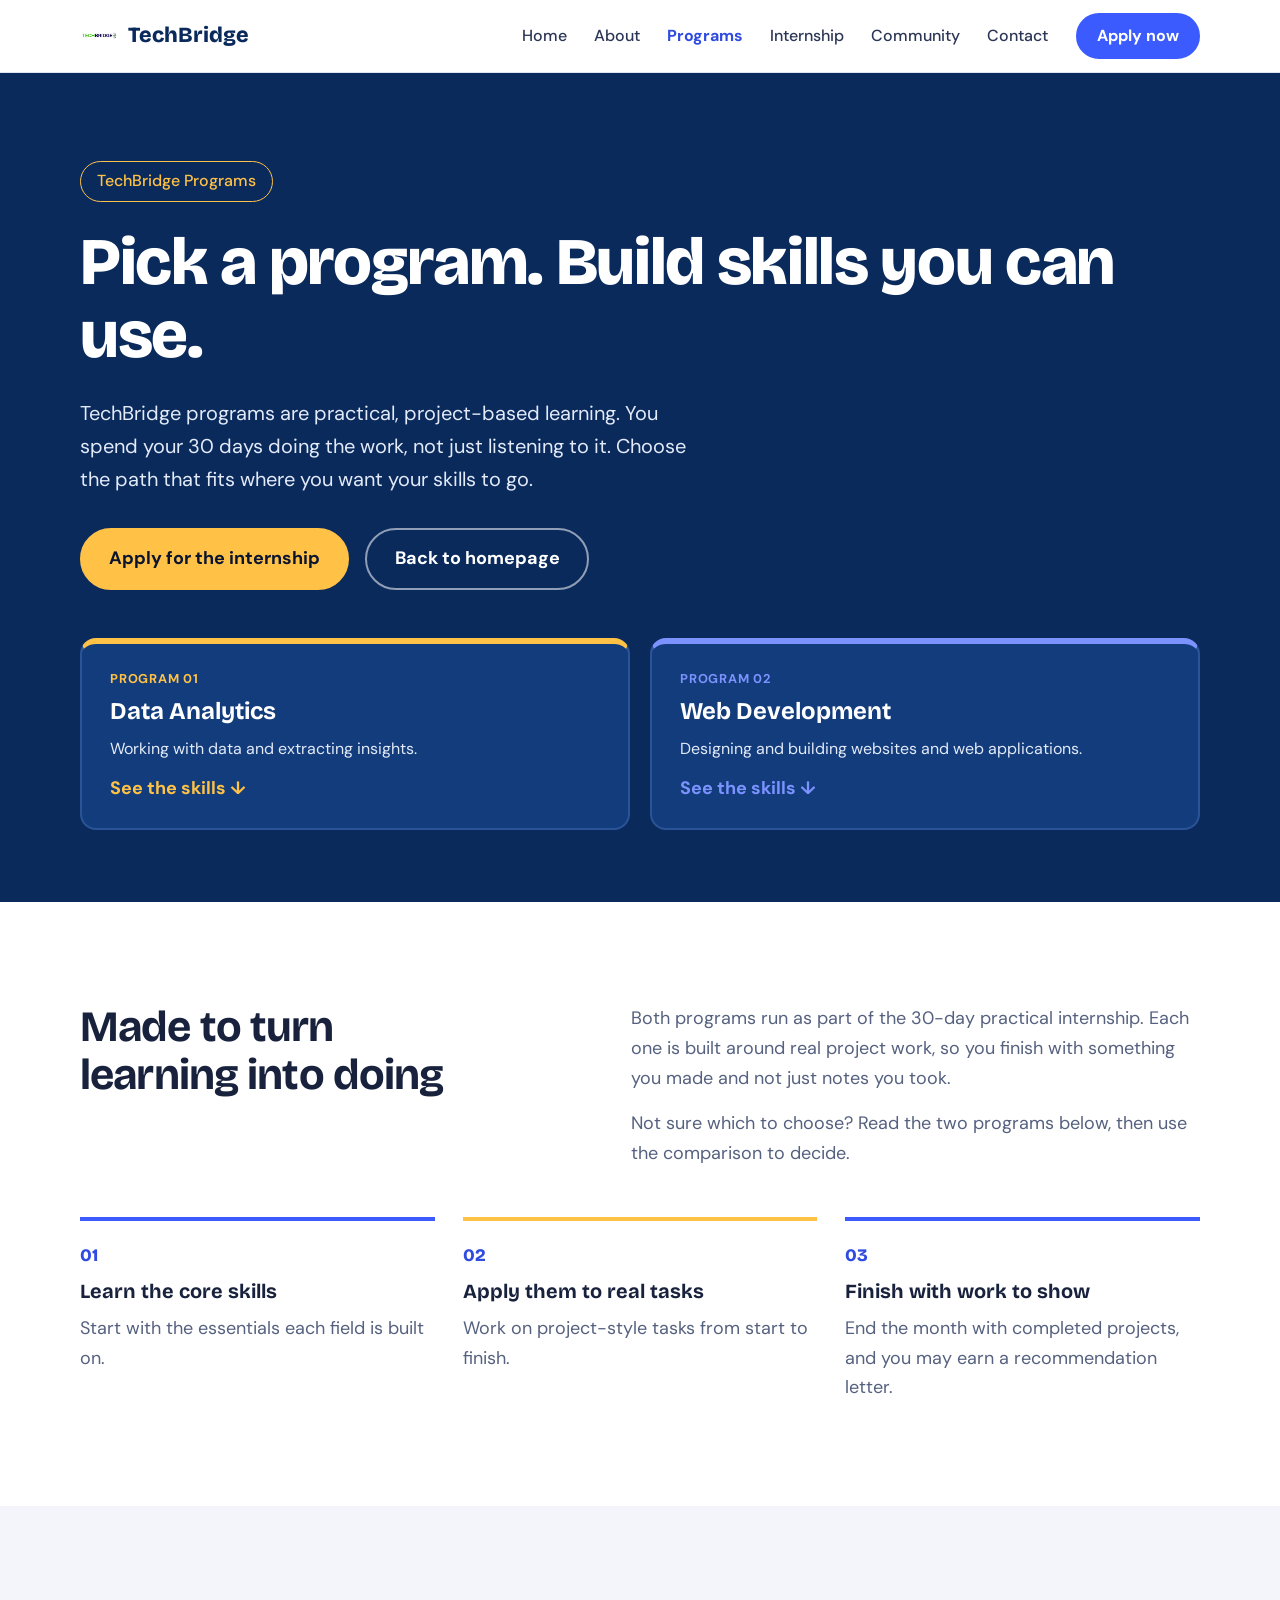
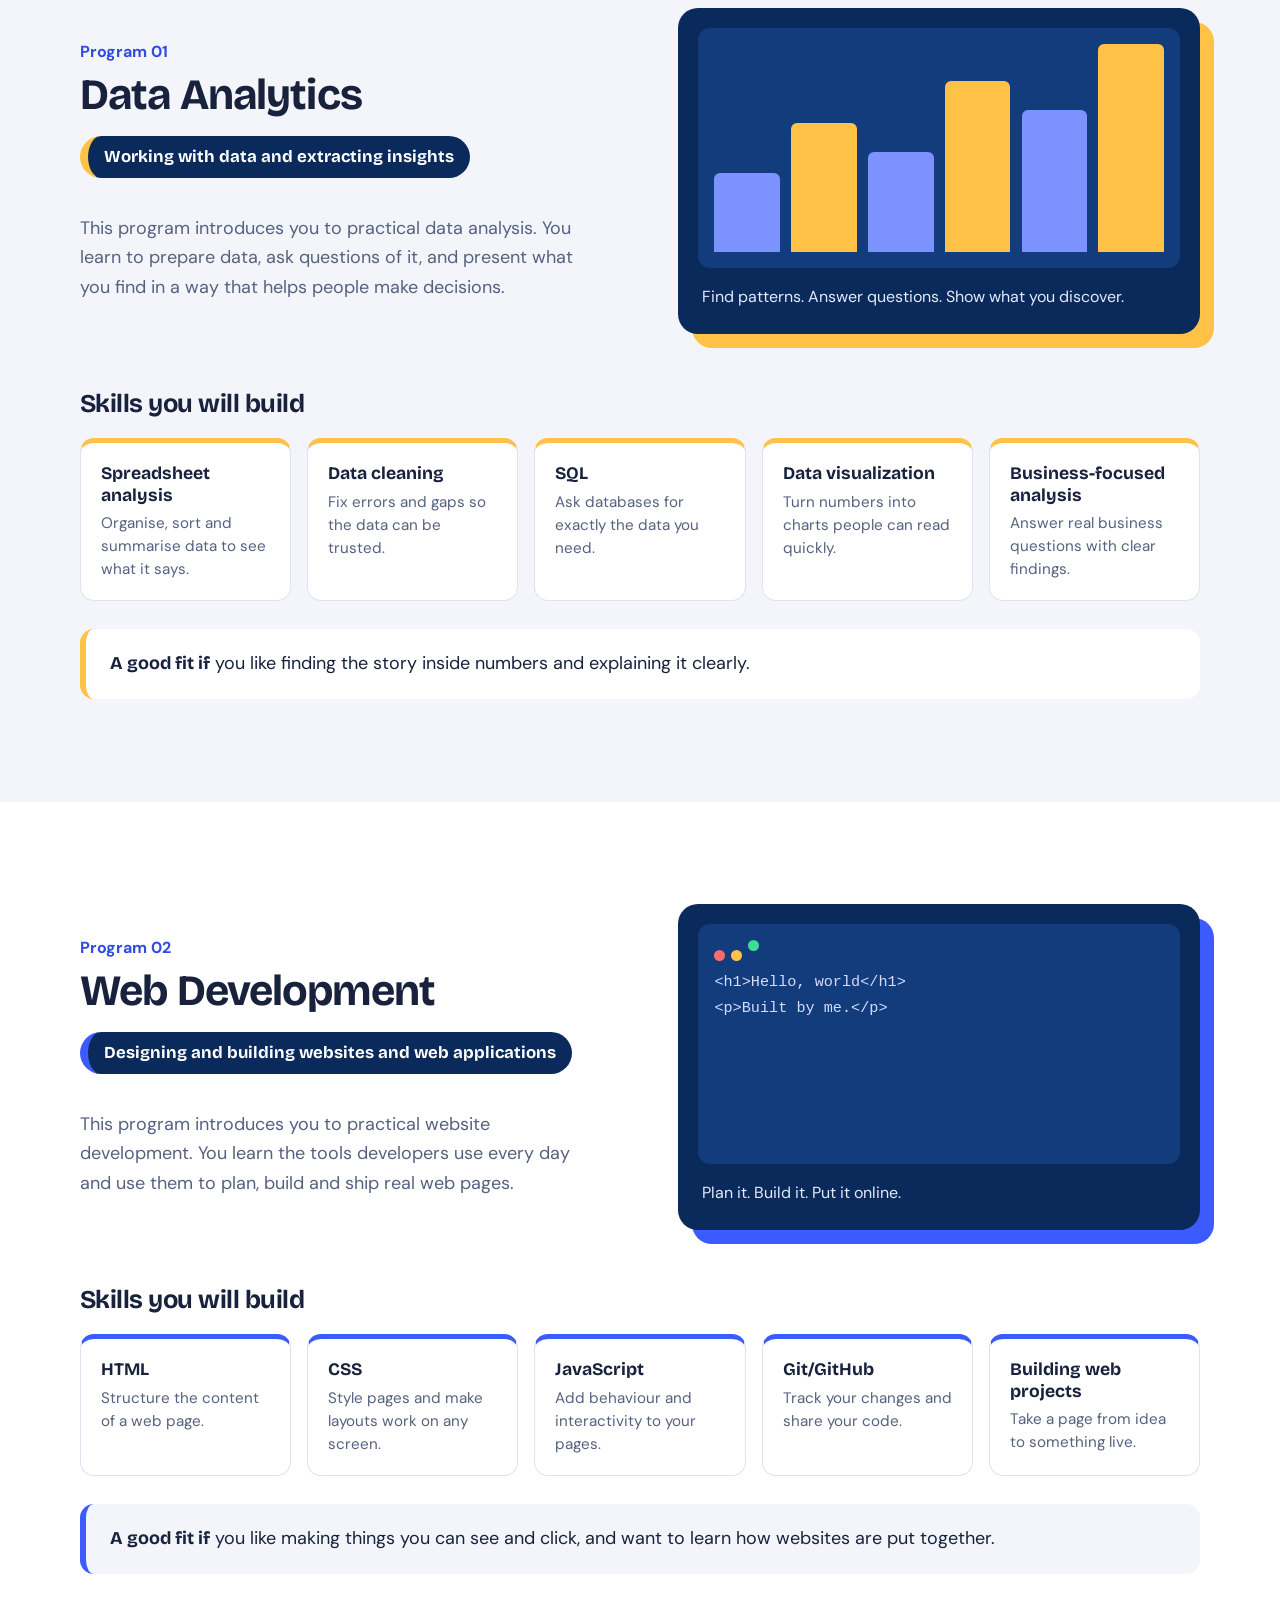
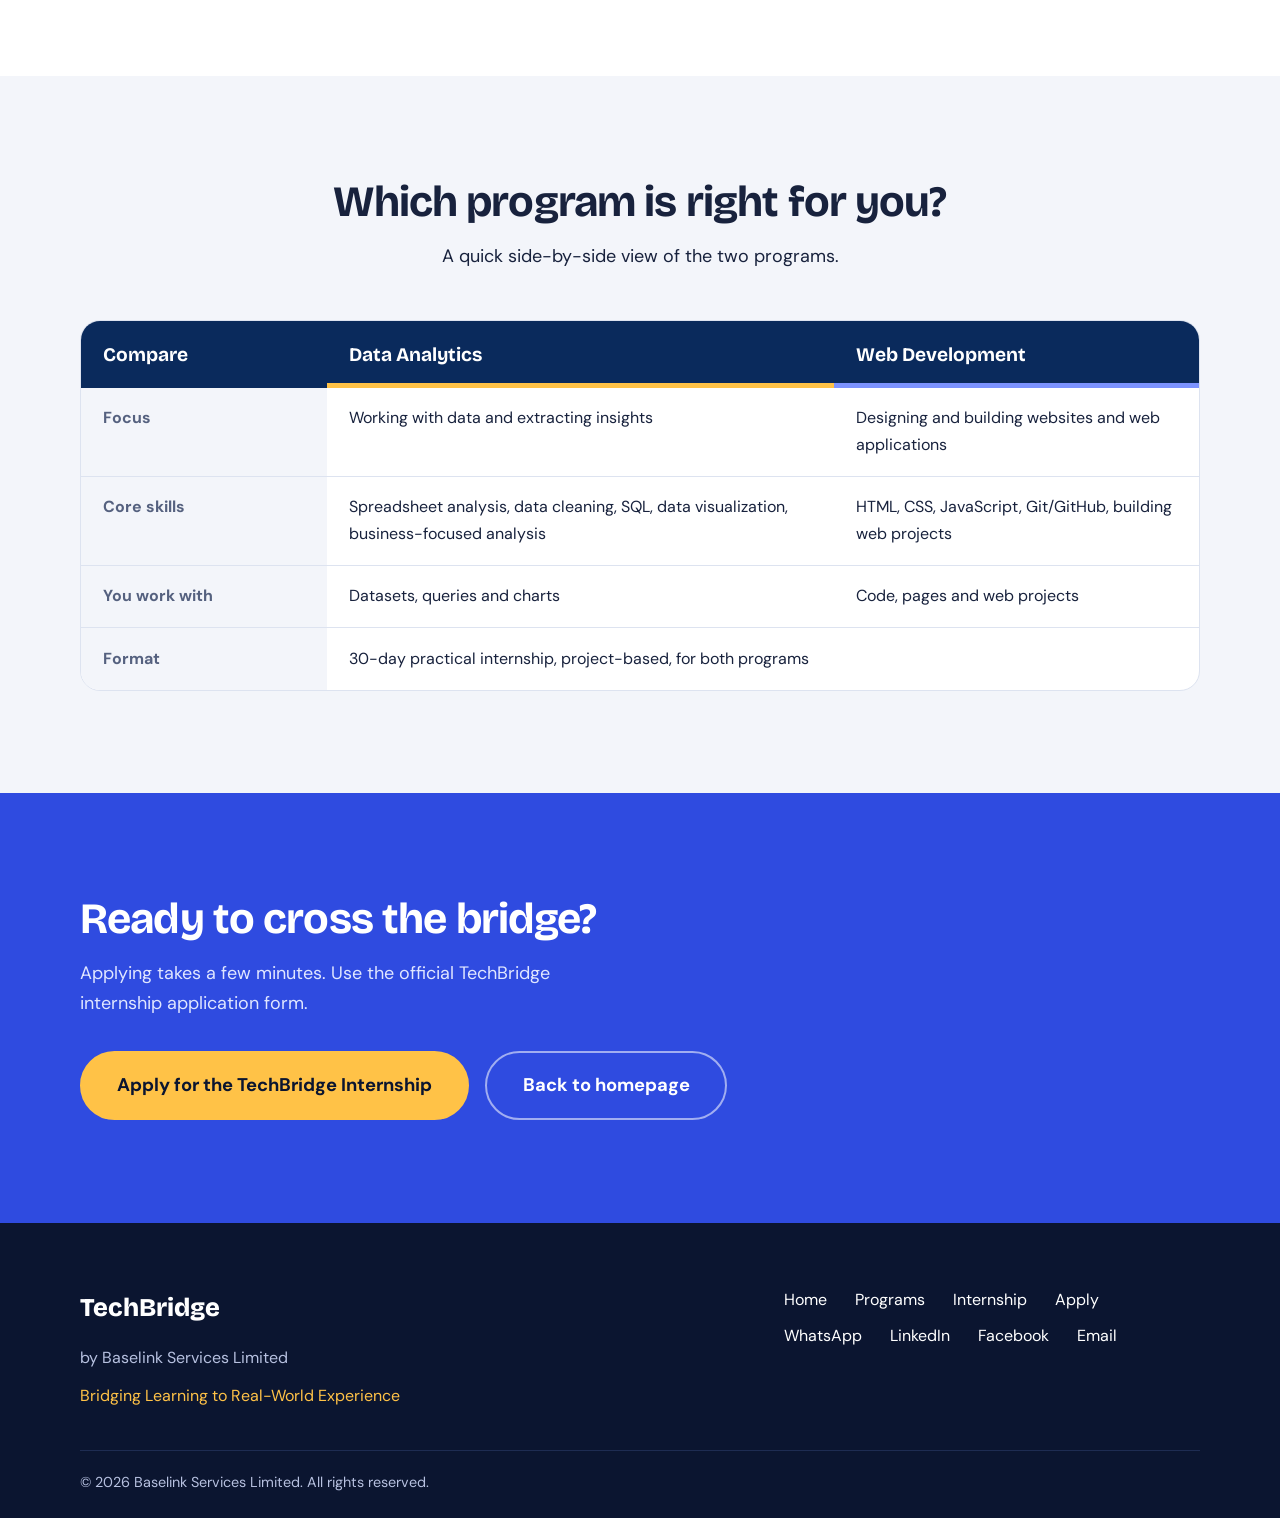
==== programs.html @ 857abbf2 "added program file" ====
<!doctype html>
<html lang="en">
  <head>
    <meta charset="UTF-8" />
    <meta name="viewport" content="width=device-width, initial-scale=1" />
    <title>Programs | TechBridge</title>
    <meta
      name="description"
      content="Explore TechBridge's two practical programs: Data Analytics and Web Development. See the skills you will build and apply for the 30-day internship."
    />
    <link rel="icon" href="images/logo.svg" type="image/svg+xml" />
    <link rel="preconnect" href="https://fonts.googleapis.com" />
    <link rel="preconnect" href="https://fonts.gstatic.com" crossorigin />
    <link
      href="https://fonts.googleapis.com/css2?family=Bricolage+Grotesque:opsz,wght@12..96,500;12..96,700;12..96,800&family=DM+Sans:wght@400;500;700&display=swap"
      rel="stylesheet"
    />
    <link rel="stylesheet" href="style.css" />
  </head>
  <body>
    <a class="skip" href="#main">Skip to content</a>

    <header class="site-header">
      <div class="wrap nav-bar">
        <a class="brand" href="index.html" aria-label="TechBridge home"
          ><img src="images/logo.png" alt="" width="38" height="38" /><span
            >TechBridge</span
          ></a
        >
        <input
          type="checkbox"
          id="nav-toggle"
          class="nav-toggle"
          aria-label="Toggle menu"
        />
        <label for="nav-toggle" class="nav-burger" aria-hidden="true"
          ><span></span
        ></label>
        <nav class="nav" aria-label="Main">
          <a href="index.html">Home</a>
          <a href="index.html#about">About</a>
          <a href="programs.html" aria-current="page">Programs</a>
          <a href="index.html#internship">Internship</a>
          <a href="index.html#community">Community</a>
          <a href="index.html#contact">Contact</a>
          <a
            class="btn btn-small"
            href="https://forms.gle/8EbdSy5ttGfLZfjv5"
            target="_blank"
            rel="noopener"
            >Apply now</a
          >
        </nav>
      </div>
    </header>

    <main id="main">
      <section class="hero hero-simple" id="top">
        <div class="wrap">
          <p class="kicker">TechBridge Programs</p>
          <h1>Pick a program. Build skills you can use.</h1>
          <p class="lead">
            TechBridge programs are practical, project-based learning. You
            spend your 30 days doing the work, not just listening to it. Choose
            the path that fits where you want your skills to go.
          </p>
          <div class="actions">
            <a
              class="btn btn-amber"
              href="https://forms.gle/8EbdSy5ttGfLZfjv5"
              target="_blank"
              rel="noopener"
              >Apply for the internship</a
            >
            <a class="btn btn-ghost" href="index.html">Back to homepage</a>
          </div>

          <div class="choose">
            <a class="pick a-data" href="#data-analytics">
              <small>Program 01</small>
              <strong>Data Analytics</strong>
              <span>Working with data and extracting insights.</span>
              <em>See the skills &darr;</em>
            </a>
            <a class="pick a-web" href="#web-development">
              <small>Program 02</small>
              <strong>Web Development</strong>
              <span>Designing and building websites and web applications.</span>
              <em>See the skills &darr;</em>
            </a>
          </div>
        </div>
      </section>

      <section class="section" id="overview">
        <div class="wrap">
          <div class="about-top">
            <h2>Made to turn learning into doing</h2>
            <div>
              <p>
                Both programs run as part of the 30-day practical internship.
                Each one is built around real project work, so you finish with
                something you made and not just notes you took.
              </p>
              <p>
                Not sure which to choose? Read the two programs below, then use
                the comparison to decide.
              </p>
            </div>
          </div>
          <ol class="steps">
            <li>
              <strong>Learn the core skills</strong>
              <p>Start with the essentials each field is built on.</p>
            </li>
            <li>
              <strong>Apply them to real tasks</strong>
              <p>Work on project-style tasks from start to finish.</p>
            </li>
            <li>
              <strong>Finish with work to show</strong>
              <p>
                End the month with completed projects, and you may earn a
                recommendation letter.
              </p>
            </li>
          </ol>
        </div>
      </section>

      <section class="section tint prog a-data" id="data-analytics">
        <div class="wrap">
          <div class="split">
            <div>
              <span class="num">Program 01</span>
              <h2>Data Analytics</h2>
              <p class="tagline">Working with data and extracting insights</p>
              <p>
                This program introduces you to practical data analysis. You
                learn to prepare data, ask questions of it, and present what
                you find in a way that helps people make decisions.
              </p>
            </div>
            <div class="prog-visual">
              <div class="viz viz-lg bars" aria-hidden="true">
                <i style="--h: 38%"></i><i style="--h: 62%"></i
                ><i style="--h: 48%"></i><i style="--h: 82%"></i
                ><i style="--h: 68%"></i><i style="--h: 100%"></i>
              </div>
              <p>Find patterns. Answer questions. Show what you discover.</p>
            </div>
          </div>

          <h3 class="skills-title">Skills you will build</h3>
          <ul class="skills">
            <li>
              <b>Spreadsheet analysis</b>
              <span>Organise, sort and summarise data to see what it says.</span>
            </li>
            <li>
              <b>Data cleaning</b>
              <span>Fix errors and gaps so the data can be trusted.</span>
            </li>
            <li>
              <b>SQL</b>
              <span>Ask databases for exactly the data you need.</span>
            </li>
            <li>
              <b>Data visualization</b>
              <span>Turn numbers into charts people can read quickly.</span>
            </li>
            <li>
              <b>Business-focused analysis</b>
              <span>Answer real business questions with clear findings.</span>
            </li>
          </ul>
          <p class="fit">
            <strong>A good fit if</strong> you like finding the story inside
            numbers and explaining it clearly.
          </p>
        </div>
      </section>

      <section class="section prog a-web web-accent" id="web-development">
        <div class="wrap">
          <div class="split split-rev">
            <div>
              <span class="num">Program 02</span>
              <h2>Web Development</h2>
              <p class="tagline">
                Designing and building websites and web applications
              </p>
              <p>
                This program introduces you to practical website development.
                You learn the tools developers use every day and use them to
                plan, build and ship real web pages.
              </p>
            </div>
            <div class="prog-visual">
              <div class="viz viz-lg code" aria-hidden="true">
                <b></b><b></b><b></b
                ><span>&lt;h1&gt;Hello, world&lt;/h1&gt;</span
                ><span>&lt;p&gt;Built by me.&lt;/p&gt;</span>
              </div>
              <p>Plan it. Build it. Put it online.</p>
            </div>
          </div>

          <h3 class="skills-title">Skills you will build</h3>
          <ul class="skills">
            <li>
              <b>HTML</b>
              <span>Structure the content of a web page.</span>
            </li>
            <li>
              <b>CSS</b>
              <span>Style pages and make layouts work on any screen.</span>
            </li>
            <li>
              <b>JavaScript</b>
              <span>Add behaviour and interactivity to your pages.</span>
            </li>
            <li>
              <b>Git/GitHub</b>
              <span>Track your changes and share your code.</span>
            </li>
            <li>
              <b>Building web projects</b>
              <span>Take a page from idea to something live.</span>
            </li>
          </ul>
          <p class="fit">
            <strong>A good fit if</strong> you like making things you can see
            and click, and want to learn how websites are put together.
          </p>
        </div>
      </section>

      <section class="section tint" id="compare">
        <div class="wrap">
          <div class="head head-center">
            <h2>Which program is right for you?</h2>
            <p>A quick side-by-side view of the two programs.</p>
          </div>
          <div class="table-wrap">
            <table class="compare">
              <thead>
                <tr>
                  <th scope="col">Compare</th>
                  <th scope="col">Data Analytics</th>
                  <th scope="col">Web Development</th>
                </tr>
              </thead>
              <tbody>
                <tr>
                  <th scope="row">Focus</th>
                  <td>Working with data and extracting insights</td>
                  <td>Designing and building websites and web applications</td>
                </tr>
                <tr>
                  <th scope="row">Core skills</th>
                  <td>
                    Spreadsheet analysis, data cleaning, SQL, data
                    visualization, business-focused analysis
                  </td>
                  <td>
                    HTML, CSS, JavaScript, Git/GitHub, building web projects
                  </td>
                </tr>
                <tr>
                  <th scope="row">You work with</th>
                  <td>Datasets, queries and charts</td>
                  <td>Code, pages and web projects</td>
                </tr>
                <tr>
                  <th scope="row">Format</th>
                  <td colspan="2">
                    30-day practical internship, project-based, for both
                    programs
                  </td>
                </tr>
              </tbody>
            </table>
          </div>
        </div>
      </section>

      <section class="section cta" id="apply">
        <div class="wrap cta-inner">
          <div>
            <h2>Ready to cross the bridge?</h2>
            <p>
              Applying takes a few minutes. Use the official TechBridge
              internship application form.
            </p>
          </div>
          <div class="actions">
            <a
              class="btn btn-amber btn-big"
              href="https://forms.gle/8EbdSy5ttGfLZfjv5"
              target="_blank"
              rel="noopener"
              >Apply for the TechBridge Internship</a
            >
            <a class="btn btn-ghost btn-big" href="index.html"
              >Back to homepage</a
            >
          </div>
        </div>
      </section>
    </main>

    <footer class="site-footer">
      <div class="wrap foot">
        <div>
          <p class="foot-brand">TechBridge</p>
          <p>by Baselink Services Limited</p>
          <p class="tag">Bridging Learning to Real-World Experience</p>
        </div>
        <nav aria-label="Footer">
          <a href="index.html">Home</a>
          <a href="programs.html">Programs</a>
          <a href="index.html#internship">Internship</a>
          <a
            href="https://forms.gle/8EbdSy5ttGfLZfjv5"
            target="_blank"
            rel="noopener"
            >Apply</a
          >
          <a
            href="https://chat.whatsapp.com/FqpBvYS4oaK32cXDxc8JIS"
            target="_blank"
            rel="noopener"
            >WhatsApp</a
          >
          <a
            href="https://www.linkedin.com/company/techbridge-services/"
            target="_blank"
            rel="noopener"
            >LinkedIn</a
          >
          <a
            href="https://www.facebook.com/p/Baselink-Services-100066771475783/"
            target="_blank"
            rel="noopener"
            >Facebook</a
          >
          <a href="mailto:techbridgebaslink@gmail.com">Email</a>
        </nav>
      </div>
      <p class="wrap copy">
        &copy; 2026 Baselink Services Limited. All rights reserved.
      </p>
    </footer>
  </body>
</html>
---- style.css ----
/* Change the brand colours here (they are used everywhere below) */
:root{
  --ink:#0B1530;      /* dark background */
  --navy:#14224A;     /* dark panels */
  --hero:#0A2A5C;     /* deep navy blue (hero) */
  --blue:#3B5BFF;     /* primary */
  --amber:#FFC247;    /* accent */
  --bg:#fff; --tint:#F3F5FA; --line:#DDE3F0; --text:#18223D; --muted:#55617F; --link:#2F4BE0;
  --gutter:clamp(1.25rem,5vw,3rem);
  --head:"Bricolage Grotesque","Segoe UI",system-ui,sans-serif; --body:"DM Sans","Segoe UI",system-ui,sans-serif;
}
*{box-sizing:border-box;margin:0}
html{scroll-behavior:smooth;scroll-padding-top:84px}
body{font-family:var(--body);font-size:1.125rem;line-height:1.65;color:var(--text);background:var(--bg)}
img,svg{max-width:100%;display:block}
a{color:var(--link)}
:focus-visible{outline:3px solid var(--amber);outline-offset:3px}
.wrap{width:min(1120px,100% - 2*var(--gutter));margin-inline:auto}
.skip{position:absolute;left:-999px;background:var(--amber);color:var(--ink);padding:.5rem 1rem;z-index:30}
.skip:focus{left:1rem;top:1rem}
h1,h2,h3{font-family:var(--head);line-height:1.1;letter-spacing:-.02em}
h1{font-size:clamp(2.4rem,5.2vw,4.2rem);font-weight:800}
h2{font-size:clamp(1.8rem,3.6vw,2.7rem);font-weight:700;margin-bottom:1rem;text-wrap:balance}
h3{font-size:1.4rem;font-weight:700;margin-bottom:.6rem}
p+p{margin-top:1rem}

/* Buttons */
.btn{display:inline-block;background:var(--blue);color:#fff;font-weight:700;text-decoration:none;text-align:center;padding:.9rem 1.7rem;border-radius:999px;border:2px solid var(--blue);transition:transform .2s,background .2s,color .2s}
.btn:hover{transform:translateY(-2px);background:#2A45D6;border-color:#2A45D6}
.btn-amber{background:var(--amber);border-color:var(--amber);color:var(--ink)}
.btn-amber:hover{background:#fff;border-color:#fff;color:var(--ink)}
.btn-ghost{background:transparent;border-color:rgba(255,255,255,.55);color:#fff}
.btn-ghost:hover{background:#fff;border-color:#fff;color:var(--ink)}
.btn-small{padding:.5rem 1.2rem;font-size:1rem}
.btn-big{padding:1.1rem 2.2rem;font-size:1.15rem}

/* Header */
.site-header{position:sticky;top:0;z-index:20;background:#fff;border-bottom:1px solid var(--line)}
.nav-bar{display:flex;align-items:center;justify-content:space-between;min-height:72px;position:relative}
.brand{display:flex;align-items:center;gap:.6rem;font-family:var(--head);font-weight:800;font-size:1.35rem;color:var(--hero);text-decoration:none}
.nav{display:flex;align-items:center;gap:1.7rem}
.nav a:not(.btn){color:#2B3656;text-decoration:none;font-weight:500;font-size:1rem}
.nav a:not(.btn):hover{color:var(--link)}
.nav-toggle,.nav-burger{display:none}

/* Split layout: text and image side by side */
.split{display:grid;grid-template-columns:1fr 1fr;gap:clamp(2rem,6vw,5rem);align-items:center}
.split-rev .media{order:-1}
.media img{width:100%;height:auto;border-radius:20px;object-fit:cover;background:var(--navy)}

/* Hero */
.hero{background:var(--hero);color:#fff;padding:clamp(3rem,7vw,5.5rem) 0}
.hero-grid{grid-template-columns:1.1fr .9fr}
.hero .kicker{display:inline-block;color:var(--amber);font-weight:500;padding:.4rem 1rem;border:1px solid var(--amber);border-radius:999px;margin-bottom:1.5rem;font-size:1rem}
.hero .lead{font-size:1.25rem;color:#E3EAF8;max-width:34rem;margin:1.5rem 0 2rem}
.actions{display:flex;flex-wrap:wrap;gap:1rem}
.facts{list-style:none;padding:0;display:grid;grid-template-columns:repeat(3,1fr);gap:1rem;max-width:34rem;margin-top:2.5rem}
.facts li{padding:1rem;border-radius:14px;background:#123C7C;border:1px solid #2A5497;color:#E3EAF8;font-size:.95rem;line-height:1.35}
.facts strong{display:block;color:#fff;font-family:var(--head);font-size:1.1rem;margin-bottom:.15rem}
.hero-media img{aspect-ratio:4/5;box-shadow:14px 14px 0 var(--amber)}
.hero-media{padding-right:14px;padding-bottom:14px}

/* Sections */
.section{padding:clamp(4rem,8vw,6.5rem) 0}
.tint{background:var(--tint)}
.split p{color:var(--muted);max-width:34rem}
.head{max-width:40rem;margin-bottom:3rem}
.head-center{text-align:center;margin-inline:auto}
.pair{display:grid;grid-template-columns:1fr 1fr;gap:1.75rem}

/* About */
.about-top{display:grid;grid-template-columns:1fr 1.2fr;gap:clamp(2rem,6vw,5rem);align-items:start}
.about-top h2{margin:0}
.about-top p{color:var(--muted);max-width:36rem}
.trio{display:grid;grid-template-columns:repeat(3,1fr);gap:1.75rem;margin-top:3.5rem}
.info{padding-top:1.25rem;border-top:4px solid var(--blue)}
.info:nth-child(2){border-top-color:var(--amber)}
.info p{color:var(--muted)}

/* Programs (unchanged look) */
.dark{background:var(--tint);color:var(--text)}
.dark .head p{color:var(--muted)}
.panel{border-radius:20px;padding:2.25rem;background:var(--hero);color:#fff;border:2px solid var(--hero);box-shadow:0 12px 30px rgba(10,42,92,.18);transition:transform .25s,border-color .25s}
.panel:hover{transform:translateY(-6px);border-color:var(--amber)}
.panel p{color:#E3EAF8}
.viz{height:160px;margin-bottom:1.75rem;border-radius:12px;background:#123C7C;padding:1rem}
.bars{display:flex;align-items:flex-end;gap:.7rem}
.bars i{flex:1;height:var(--h);border-radius:6px 6px 0 0;background:#7C93FF}
.bars i:nth-child(even){background:var(--amber)}
.code{font-family:ui-monospace,Menlo,Consolas,monospace;font-size:.95rem;color:#D3DCFF;line-height:1.7}
.code b{display:inline-block;width:11px;height:11px;border-radius:50%;background:#FF6B6B;margin-right:6px}
.code b:nth-child(2){background:var(--amber)}.code b:nth-child(3){background:#3DDC97;margin-bottom:.6rem}
.code span{display:block}

/* Internship */
.days{display:flex;gap:4px;height:48px;margin-top:2rem}
.days i{flex:1;background:var(--blue);border-radius:3px}
.perks{margin-top:3.5rem}
.perk{padding:2.25rem;border-radius:20px;background:var(--tint);border:1px solid var(--line)}
.perk p{color:var(--muted)}
.letter{background:#fff;border:2px solid var(--amber)}

/* CTA */
.cta{background:#2F4BE0;color:#fff}
.cta-inner{display:flex;flex-wrap:wrap;gap:2rem;align-items:center;justify-content:space-between}
.cta p{color:#E0E6FF;max-width:32rem}

/* Community and contact cards */
.card{background:#fff;border:1px solid var(--line);border-radius:20px;overflow:hidden;display:flex;flex-direction:column}
.card img{width:100%;aspect-ratio:16/9;object-fit:cover;background:var(--navy)}
.card-body{padding:2rem;display:flex;flex-direction:column;align-items:flex-start;flex:1}
.card-body p{color:var(--muted);margin-bottom:1.5rem}
.card-body .btn,.card-body .mail{margin-top:auto}
.mail{font-family:var(--head);font-weight:700;font-size:1.2rem;overflow-wrap:anywhere}

/* Contact card (dark, no image) */
.card-dark{background:var(--ink);border-color:var(--ink);color:#fff}
.card-dark .card-body{padding:2.25rem}
.card-dark p{color:#C9D1EA}
.links{list-style:none;padding:0;width:100%;margin-top:auto}
.links li{border-top:1px solid #2B3C68}
.links a{display:flex;flex-direction:column;gap:.1rem;padding:1rem 0;text-decoration:none;color:#fff}
.links span{font-size:.95rem;color:var(--amber)}
.links strong{font-family:var(--head);font-size:1.15rem;overflow-wrap:anywhere}
.links a:hover strong{color:var(--amber)}

/* Footer */
.site-footer{background:var(--ink);color:#B7C1E0;padding:4rem 0 1.5rem;font-size:1rem}
.foot{display:flex;flex-wrap:wrap;justify-content:space-between;gap:2.5rem}
.foot-brand{font-family:var(--head);font-weight:800;font-size:1.6rem;color:#fff}
.tag{margin-top:.75rem;color:var(--amber)}
.site-footer nav{display:flex;flex-wrap:wrap;gap:.6rem 1.75rem;max-width:26rem;align-content:flex-start}
.site-footer a{color:#fff;text-decoration:none}
.site-footer a:hover{color:var(--amber)}
.copy{margin-top:2.5rem;padding-top:1.25rem;border-top:1px solid #1E2C52;font-size:.9rem}

/* Scroll reveals (CSS only, where supported) */
@supports (animation-timeline:view()){
  .media,.perk,.card,.panel,.info{animation:rise linear backwards;animation-timeline:view();animation-range:entry 0% cover 30%}
  @keyframes rise{from{opacity:0;transform:translateY(40px)}to{opacity:1;transform:none}}
}

/* Tablet */
@media (max-width:900px){
  .split,.hero-grid,.pair,.about-top,.trio{grid-template-columns:1fr}
  .split-rev .media{order:0}
  .hero-media{max-width:460px}
  .hero-media img{aspect-ratio:4/3}
}

/* Mobile menu */
@media (max-width:720px){
  .nav-burger{display:flex;align-items:center;justify-content:center;width:44px;height:44px;cursor:pointer}
  .nav-burger span,.nav-burger span::before,.nav-burger span::after{content:"";display:block;width:24px;height:3px;background:var(--ink);border-radius:2px;position:relative}
  .nav-burger span::before{position:absolute;top:-7px}
  .nav-burger span::after{position:absolute;top:7px}
  .nav-toggle{display:block;position:absolute;opacity:0;width:44px;height:44px;right:0}
  .nav-toggle:focus-visible+.nav-burger{outline:3px solid var(--amber)}
  .nav{display:none;position:absolute;top:72px;left:calc(-1*var(--gutter));right:calc(-1*var(--gutter));flex-direction:column;align-items:stretch;gap:0;background:#fff;padding:.5rem var(--gutter) 1.25rem;border-bottom:1px solid var(--line)}
  .nav a{padding:.85rem 0}
  .nav .btn{margin-top:.5rem}
  .nav-toggle:checked~.nav{display:flex}
}

/* Small screens */
@media (max-width:560px){
  body{font-size:1.05rem}
  .brand{font-size:1.2rem}
  .hero .kicker{font-size:.9rem}
  .hero .lead{font-size:1.1rem}
  .actions .btn,.btn-big{width:100%}
  .facts{grid-template-columns:1fr}
  .section{padding:3.25rem 0}
  .head{margin-bottom:2rem}
  .panel,.perk,.card-body,.card-dark .card-body{padding:1.5rem}
  .trio{margin-top:2.5rem}
  .viz{height:125px}
  .days{height:34px;gap:2px}
  .perks{margin-top:2.5rem}
  .mail{font-size:1.05rem}
}
@media (max-width:360px){
  h1{font-size:2.1rem}
  .brand span{font-size:1.1rem}
}
@media (prefers-reduced-motion:reduce){
  html{scroll-behavior:auto}
  .btn,.panel{transition:none}
  .media,.perk,.card,.panel,.info{animation:none}
}

/* ===== Task 2: Programs page ===== */
.more{text-align:center;margin-top:2.5rem}
.nav a[aria-current="page"]:not(.btn){color:var(--link);font-weight:700}
.hero-simple{padding-bottom:clamp(3rem,6vw,4.5rem)}
.hero-simple .lead{max-width:40rem}

/* Program chooser (in hero) */
.choose{display:grid;grid-template-columns:1fr 1fr;gap:1.25rem;margin-top:3rem}
.pick{display:block;text-decoration:none;color:#fff;background:#123C7C;border:2px solid #2A5497;border-top:6px solid var(--accent);border-radius:16px;padding:1.5rem 1.75rem;transition:transform .2s,border-color .2s}
.pick:hover{transform:translateY(-4px);border-color:var(--accent)}
.pick small{display:block;color:var(--accent);font-weight:700;letter-spacing:.06em;text-transform:uppercase;font-size:.8rem}
.pick strong{display:block;font-family:var(--head);font-size:1.5rem;margin:.2rem 0 .3rem}
.pick span{display:block;color:#E3EAF8;font-size:1rem;line-height:1.45}
.pick em{display:inline-block;margin-top:.9rem;font-style:normal;font-weight:700;color:var(--accent)}
.a-data{--accent:var(--amber)}
.a-web{--accent:#7C93FF}

/* Overview */
.steps{list-style:none;padding:0;display:grid;grid-template-columns:repeat(3,1fr);gap:1.75rem;margin-top:3rem;counter-reset:s}
.steps li{counter-increment:s;padding-top:1.25rem;border-top:4px solid var(--blue)}
.steps li:nth-child(2){border-top-color:var(--amber)}
.steps li::before{content:"0" counter(s);display:block;font-family:var(--head);font-weight:800;font-size:1.1rem;color:var(--link);margin-bottom:.3rem}
.steps strong{display:block;font-family:var(--head);font-size:1.25rem;margin-bottom:.4rem}
.steps p{color:var(--muted)}

/* Program sections */
.prog .tagline{display:inline-block;font-family:var(--head);font-weight:700;font-size:1.05rem;background:var(--hero);color:#fff;padding:.45rem 1rem;border-radius:999px;border-left:8px solid var(--accent);margin-bottom:1.25rem}
.prog .num{display:block;font-weight:700;color:var(--link);margin-bottom:.4rem;font-size:1rem}
.viz-lg{height:240px;margin:0}
.prog-visual{border-radius:20px;background:var(--hero);padding:1.25rem;box-shadow:14px 14px 0 var(--accent)}
.prog-visual .viz{margin:0}
.prog-visual p{color:#E3EAF8;font-size:1rem;margin:1rem .25rem .25rem}
.skills-title{margin:3.5rem 0 1.25rem;font-size:1.6rem}
.skills{list-style:none;padding:0;display:grid;grid-template-columns:repeat(5,1fr);gap:1rem}
.skills li{background:#fff;border:1px solid var(--line);border-top:5px solid var(--accent);border-radius:14px;padding:1.25rem;transition:transform .2s,box-shadow .2s}
.skills li:hover{transform:translateY(-4px);box-shadow:0 10px 24px rgba(10,42,92,.12)}
.tint .skills li{border-color:var(--line);border-top-color:var(--accent)}
.skills b{display:block;font-family:var(--head);font-size:1.1rem;line-height:1.2;margin-bottom:.4rem}
.skills span{display:block;color:var(--muted);font-size:.95rem;line-height:1.5}
.fit{margin-top:1.75rem;padding:1.25rem 1.5rem;border-radius:14px;background:var(--tint);border-left:6px solid var(--accent);color:var(--text)}
.tint .fit{background:#fff}
.fit strong{font-family:var(--head)}
.web-accent{--accent:var(--blue)}
.prog .split p{max-width:34rem}

/* Comparison */
.table-wrap{overflow-x:auto;border-radius:20px;border:1px solid var(--line);background:#fff}
.compare{width:100%;border-collapse:collapse;min-width:620px;font-size:1rem}
.compare th,.compare td{padding:1.1rem 1.4rem;text-align:left;vertical-align:top;border-bottom:1px solid var(--line)}
.compare thead th{background:var(--hero);color:#fff;font-family:var(--head);font-size:1.2rem;border-bottom:0}
.compare thead th:nth-child(2){box-shadow:inset 0 -5px 0 var(--amber)}
.compare thead th:nth-child(3){box-shadow:inset 0 -5px 0 #7C93FF}
.compare tbody th{color:var(--muted);font-weight:700;width:22%;background:var(--tint)}
.compare tr:last-child th,.compare tr:last-child td{border-bottom:0}

@media (max-width:900px){
  .choose{grid-template-columns:1fr}
  .steps{grid-template-columns:1fr}
  .skills{grid-template-columns:repeat(2,1fr)}
  .prog-visual{max-width:520px}
}
@media (max-width:560px){
  .skills{grid-template-columns:1fr}
  .viz-lg{height:170px}
  .prog-visual{box-shadow:8px 8px 0 var(--accent)}
  .pick{padding:1.25rem}
}
@supports (animation-timeline:view()){
  .skills li,.pick,.steps li{animation:rise linear backwards;animation-timeline:view();animation-range:entry 0% cover 30%}
}
@media (prefers-reduced-motion:reduce){
  .pick,.skills li{transition:none;animation:none}
  .steps li{animation:none}
}
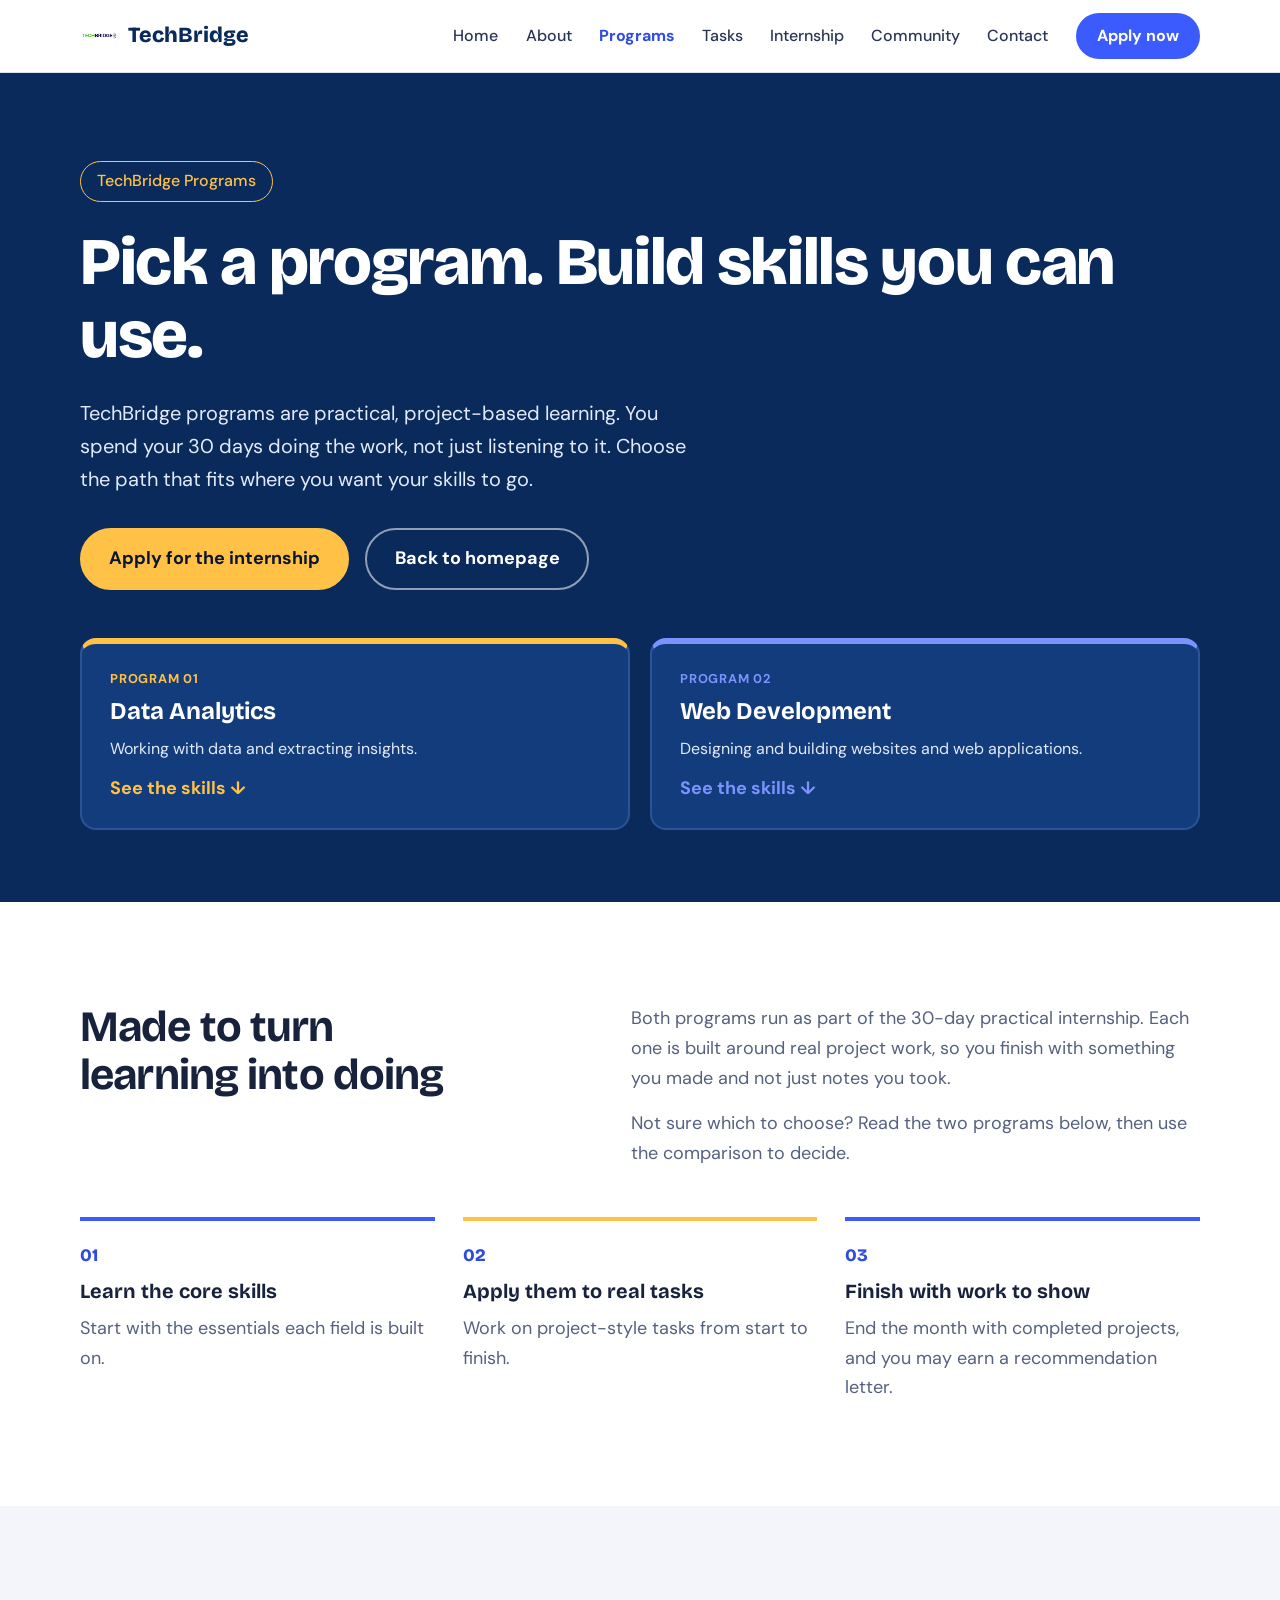
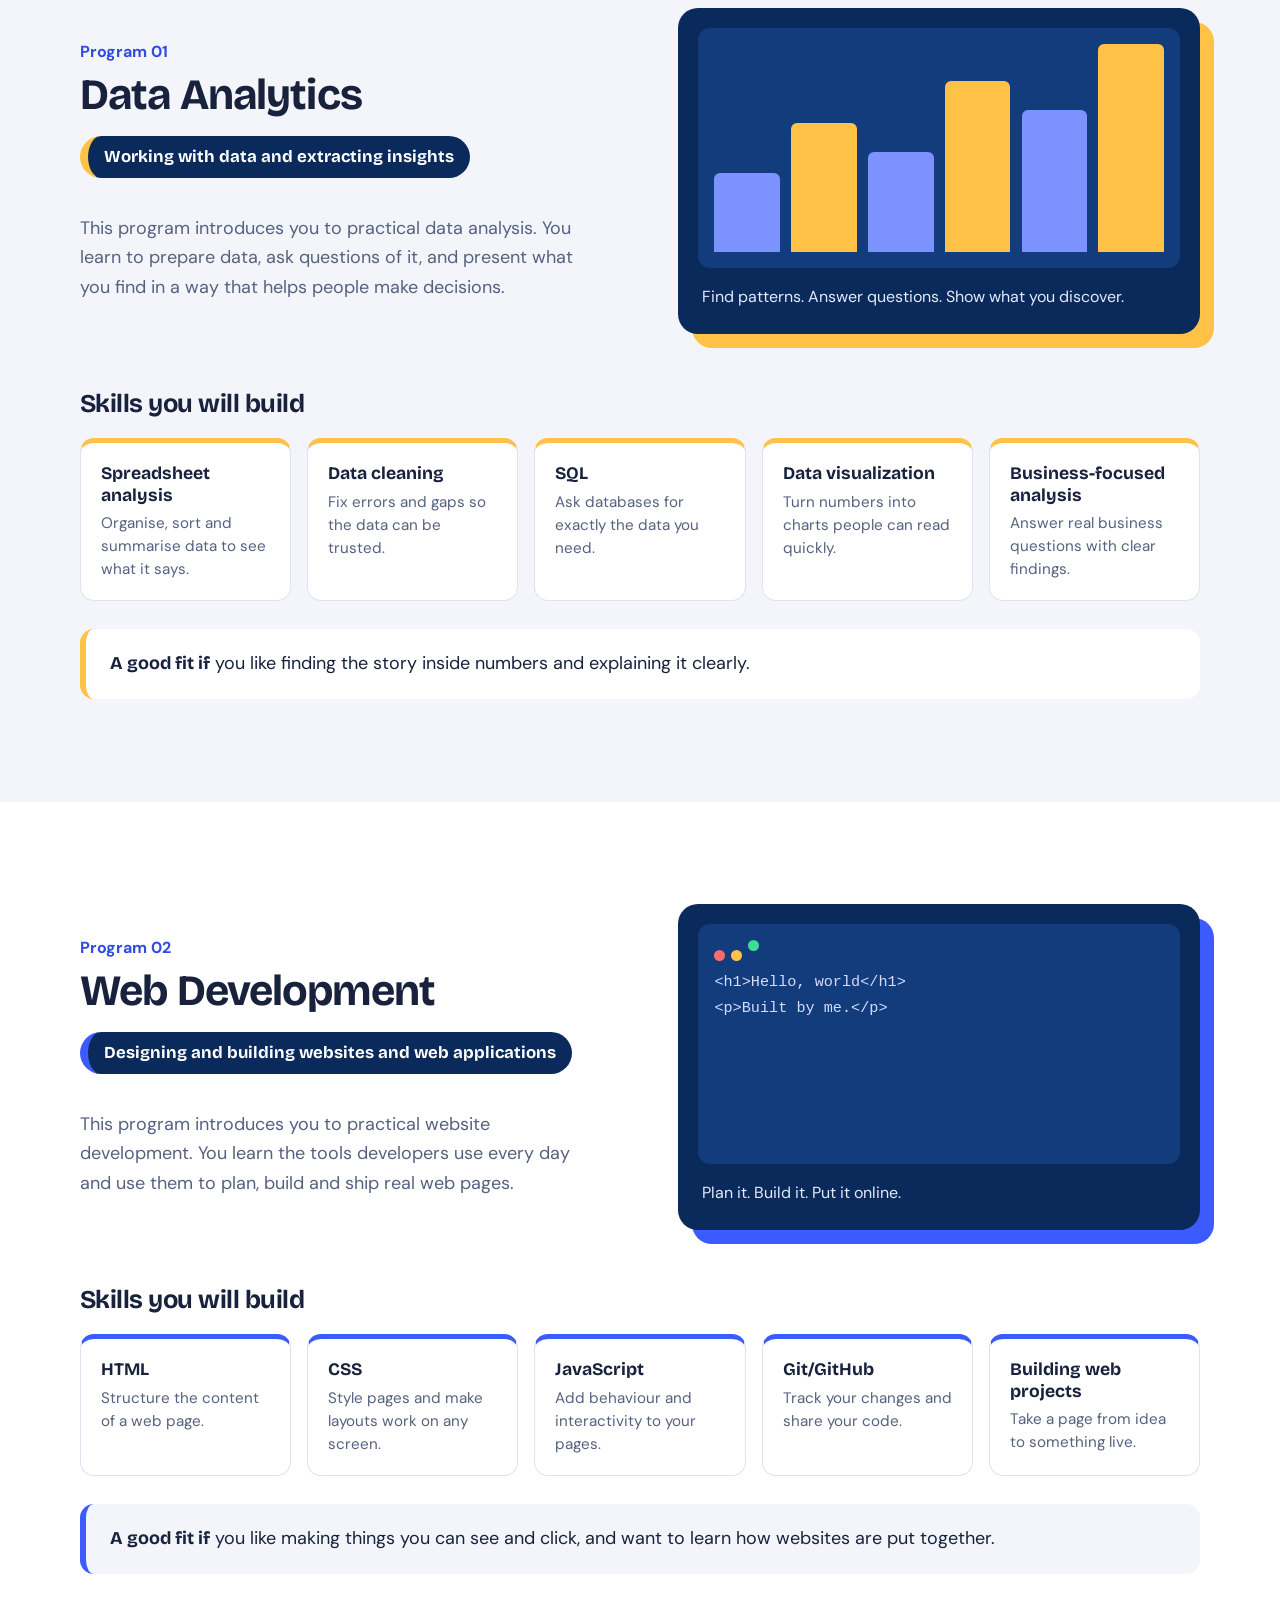
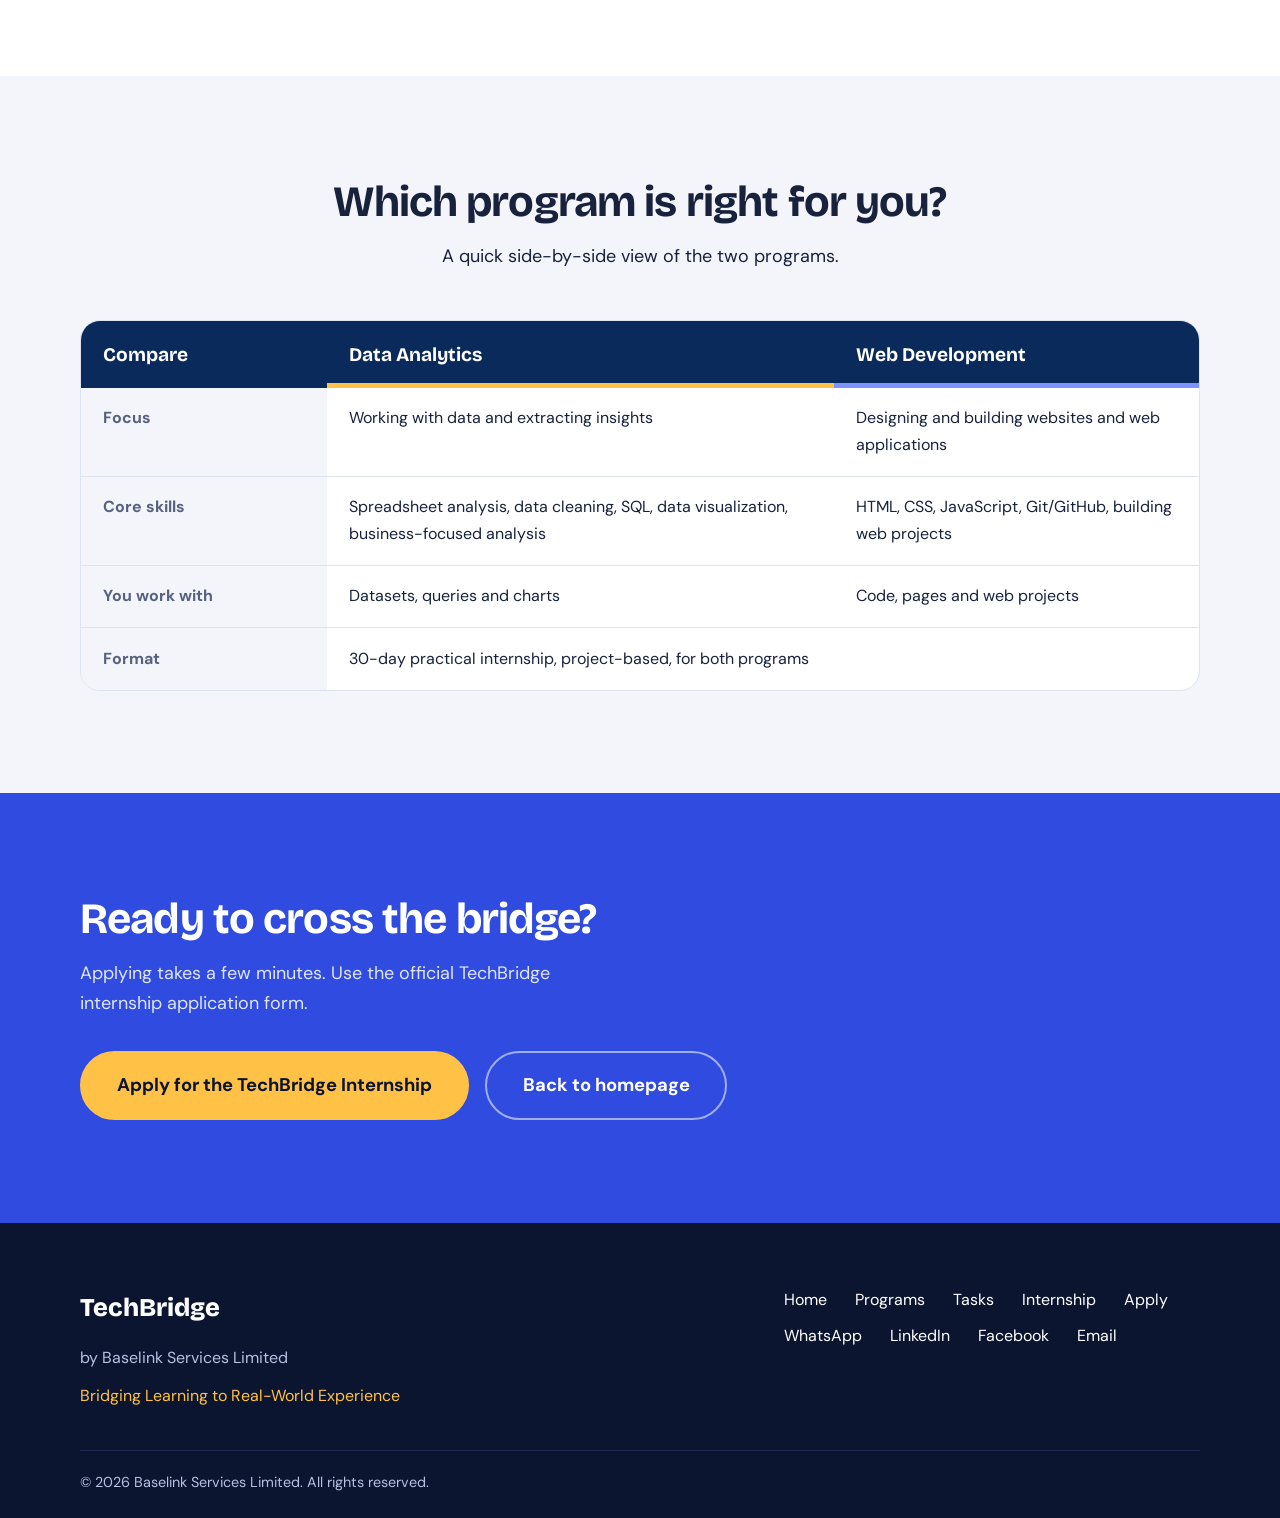
==== commit 7f1d8493: "added task file" ====
--- a/programs.html
+++ b/programs.html
@@ -40,6 +40,7 @@
           <a href="index.html">Home</a>
           <a href="index.html#about">About</a>
           <a href="programs.html" aria-current="page">Programs</a>
+          <a href="tasks.html">Tasks</a>
           <a href="index.html#internship">Internship</a>
           <a href="index.html#community">Community</a>
           <a href="index.html#contact">Contact</a>
@@ -320,6 +321,7 @@
         <nav aria-label="Footer">
           <a href="index.html">Home</a>
           <a href="programs.html">Programs</a>
+          <a href="tasks.html">Tasks</a>
           <a href="index.html#internship">Internship</a>
           <a
             href="https://forms.gle/8EbdSy5ttGfLZfjv5"
--- a/style.css
+++ b/style.css
@@ -263,3 +263,78 @@
   .pick,.skills li{transition:none;animation:none}
   .steps li{animation:none}
 }
+
+/* ===== Task 3: Internship Tasks page ===== */
+@media (max-width:900px){.nav{gap:1rem}.nav a:not(.btn){font-size:.95rem}}
+
+/* 30-day track */
+.track{margin-top:3rem}
+.track-bar{display:grid;grid-template-columns:repeat(30,1fr);gap:3px;height:44px}
+.track-bar i{background:#2A5497;border-radius:3px;position:relative}
+.track-bar i.on{background:var(--amber)}
+.track-days{display:flex;justify-content:space-between;color:#E3EAF8;font-size:.9rem;margin-top:.6rem}
+.track-note{color:#E3EAF8;margin-top:1rem;font-size:1rem}
+.legend{display:flex;flex-wrap:wrap;gap:.5rem 1.5rem;margin-top:.75rem;font-size:.95rem;color:#E3EAF8;list-style:none;padding:0}
+.legend li::before{content:"";display:inline-block;width:12px;height:12px;border-radius:3px;margin-right:.45rem;background:#2A5497;vertical-align:-1px}
+.legend li:first-child::before{background:var(--amber)}
+
+/* Journey timeline */
+.journey{list-style:none;padding:0;position:relative;display:grid;gap:2rem}
+.journey::before{content:"";position:absolute;top:0;bottom:0;left:50%;width:4px;margin-left:-2px;background:linear-gradient(var(--blue),var(--amber));border-radius:2px}
+.step{position:relative;display:grid;grid-template-columns:1fr 1fr;gap:clamp(2rem,6vw,5rem)}
+.step .tcard{grid-column:1}
+.step:nth-child(even) .tcard{grid-column:2}
+.step .dot{position:absolute;left:50%;top:1.5rem;transform:translateX(-50%);width:76px;height:76px;margin-left:0;border-radius:50%;background:var(--hero);color:#fff;border:4px solid var(--amber);display:flex;flex-direction:column;align-items:center;justify-content:center;font-family:var(--head);line-height:1;z-index:1;box-shadow:0 0 0 8px #fff}
+.tint .step .dot{box-shadow:0 0 0 8px var(--tint)}
+.dot small{font-size:.7rem;font-weight:500;letter-spacing:.08em;text-transform:uppercase;color:var(--amber)}
+.dot b{font-size:1.6rem;font-weight:800}
+.tcard{background:#fff;border:1px solid var(--line);border-radius:20px;padding:2rem;box-shadow:0 8px 24px rgba(10,42,92,.07);transition:transform .25s,border-color .25s}
+.tcard:hover{transform:translateY(-4px);border-color:var(--blue)}
+.step:nth-child(even) .tcard{border-top:5px solid var(--amber)}
+.step:nth-child(odd) .tcard{border-top:5px solid var(--blue)}
+.tmeta{display:flex;flex-wrap:wrap;align-items:center;gap:.5rem;margin-bottom:.9rem}
+.tnum{font-weight:700;color:var(--link);font-size:1rem}
+.pill{display:inline-block;font-size:.85rem;font-weight:700;padding:.2rem .8rem;border-radius:999px;border:1.5px solid var(--line);color:var(--muted);background:var(--tint)}
+.pill.open{background:#E7F8EF;border-color:#3DDC97;color:#0B6B43}
+.pill.soon{background:#fff;border-color:var(--line)}
+.tcard h3{font-size:1.5rem}
+.tcard p{color:var(--muted)}
+.level{display:flex;align-items:center;gap:.75rem;margin-top:1.1rem;font-size:.95rem;font-weight:700;color:var(--text)}
+.meter{display:flex;gap:4px}
+.meter i{width:26px;height:8px;border-radius:4px;background:var(--line)}
+.meter i.f{background:var(--blue)}
+.lv1 .meter i.f{background:#3DDC97}
+.lv4 .meter i.f{background:var(--amber)}
+.tcard details{margin-top:1.25rem;border-top:1px solid var(--line);padding-top:1rem}
+.tcard summary{cursor:pointer;font-weight:700;color:var(--link);list-style:none;display:flex;justify-content:space-between;align-items:center;gap:1rem}
+.tcard summary::-webkit-details-marker{display:none}
+.tcard summary::after{content:"+";font-size:1.5rem;line-height:1;font-family:var(--head)}
+.tcard details[open] summary::after{content:"\2212"}
+.tcard summary:focus-visible{outline:3px solid var(--amber);outline-offset:4px;border-radius:4px}
+.tcard details p{margin-top:.8rem;font-size:1rem}
+.chips{list-style:none;padding:0;display:flex;flex-wrap:wrap;gap:.5rem;margin-top:.9rem}
+.chips li{font-size:.9rem;padding:.25rem .8rem;border-radius:999px;background:var(--tint);color:var(--text);border:1px solid var(--line)}
+
+@supports (animation-timeline:view()){
+  .tcard,.step .dot{animation:rise linear backwards;animation-timeline:view();animation-range:entry 0% cover 30%}
+}
+
+@media (max-width:900px){
+  .journey::before{left:38px}
+  .step{grid-template-columns:1fr;padding-left:96px}
+  .step .tcard,.step:nth-child(even) .tcard{grid-column:1}
+  .step .dot{left:0;transform:none;width:76px;height:76px}
+}
+@media (max-width:560px){
+  .journey::before{left:26px}
+  .step{padding-left:68px}
+  .step .dot{width:52px;height:52px;border-width:3px;box-shadow:0 0 0 6px #fff}
+  .tint .step .dot{box-shadow:0 0 0 6px var(--tint)}
+  .dot small{font-size:.55rem}.dot b{font-size:1.1rem}
+  .tcard{padding:1.4rem}
+  .track-bar{height:34px;gap:2px}
+  .meter i{width:20px}
+}
+@media (prefers-reduced-motion:reduce){
+  .tcard,.step .dot{animation:none;transition:none}
+}
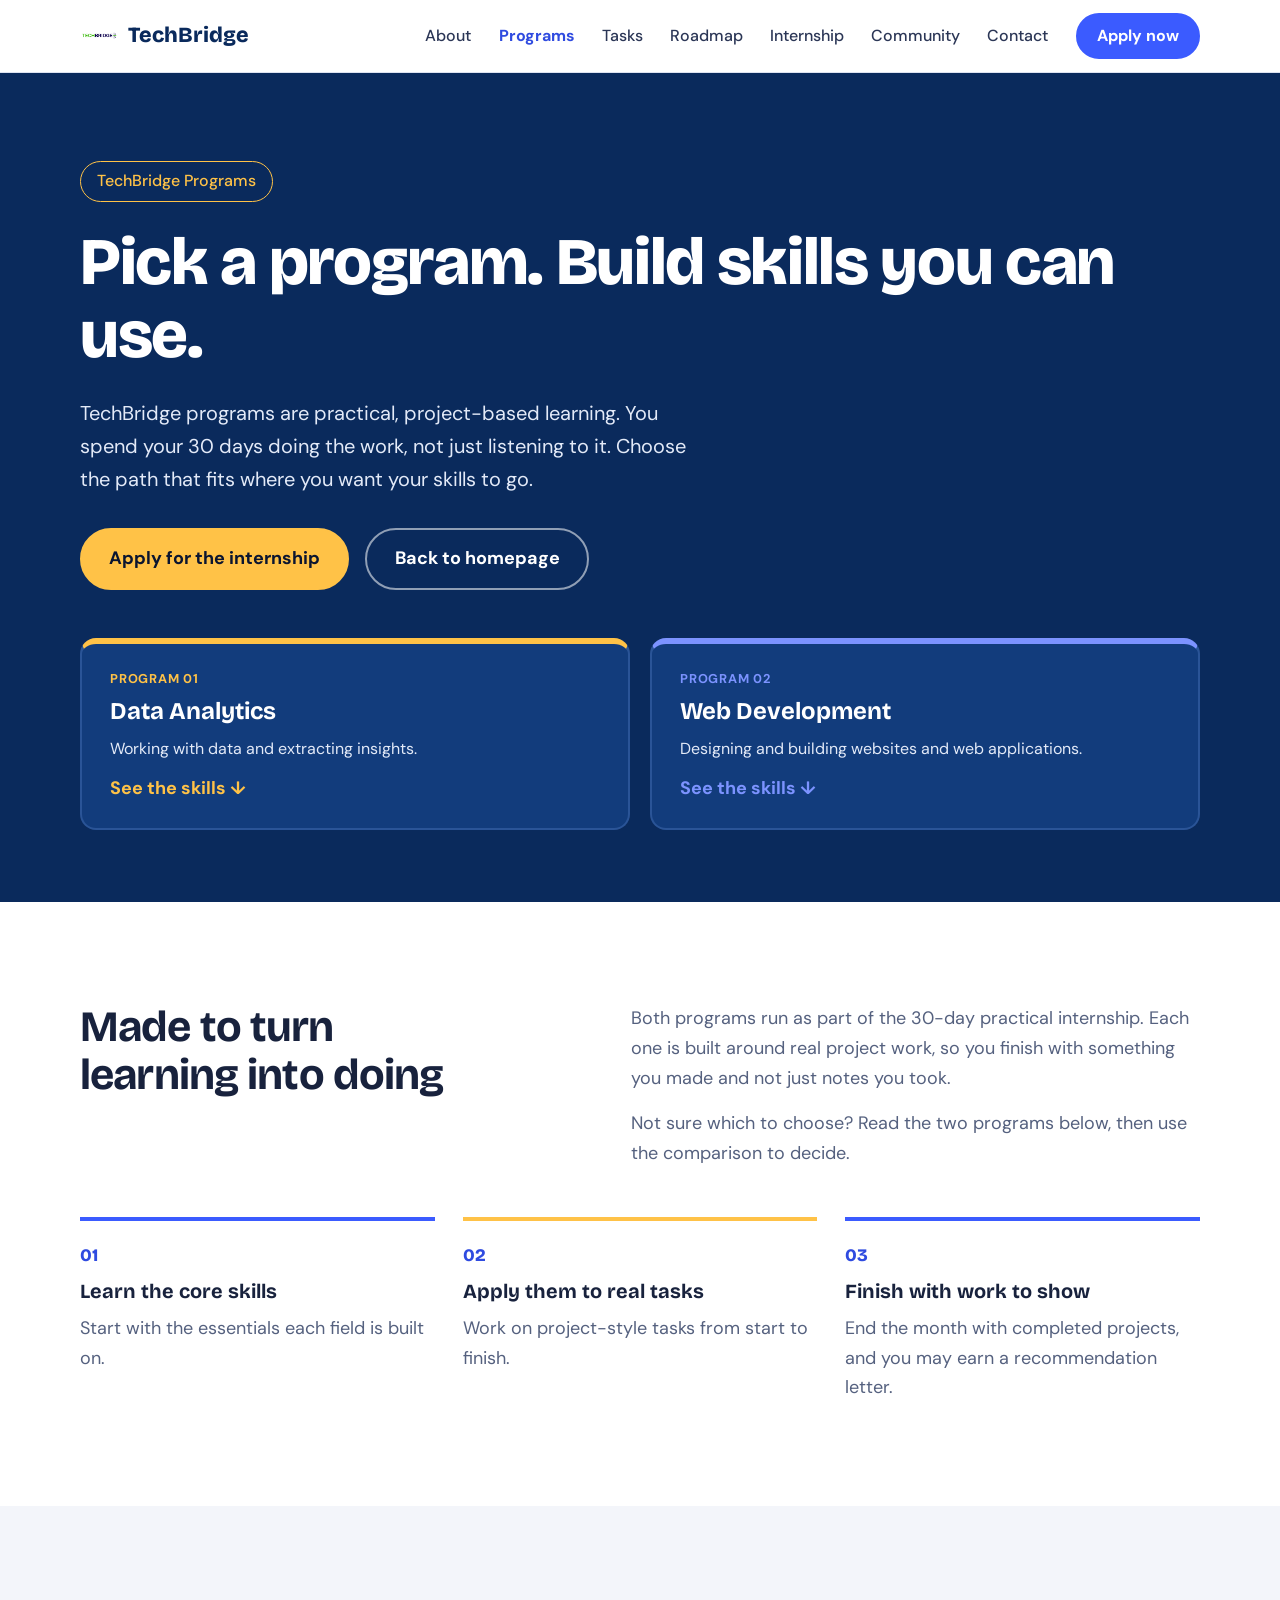
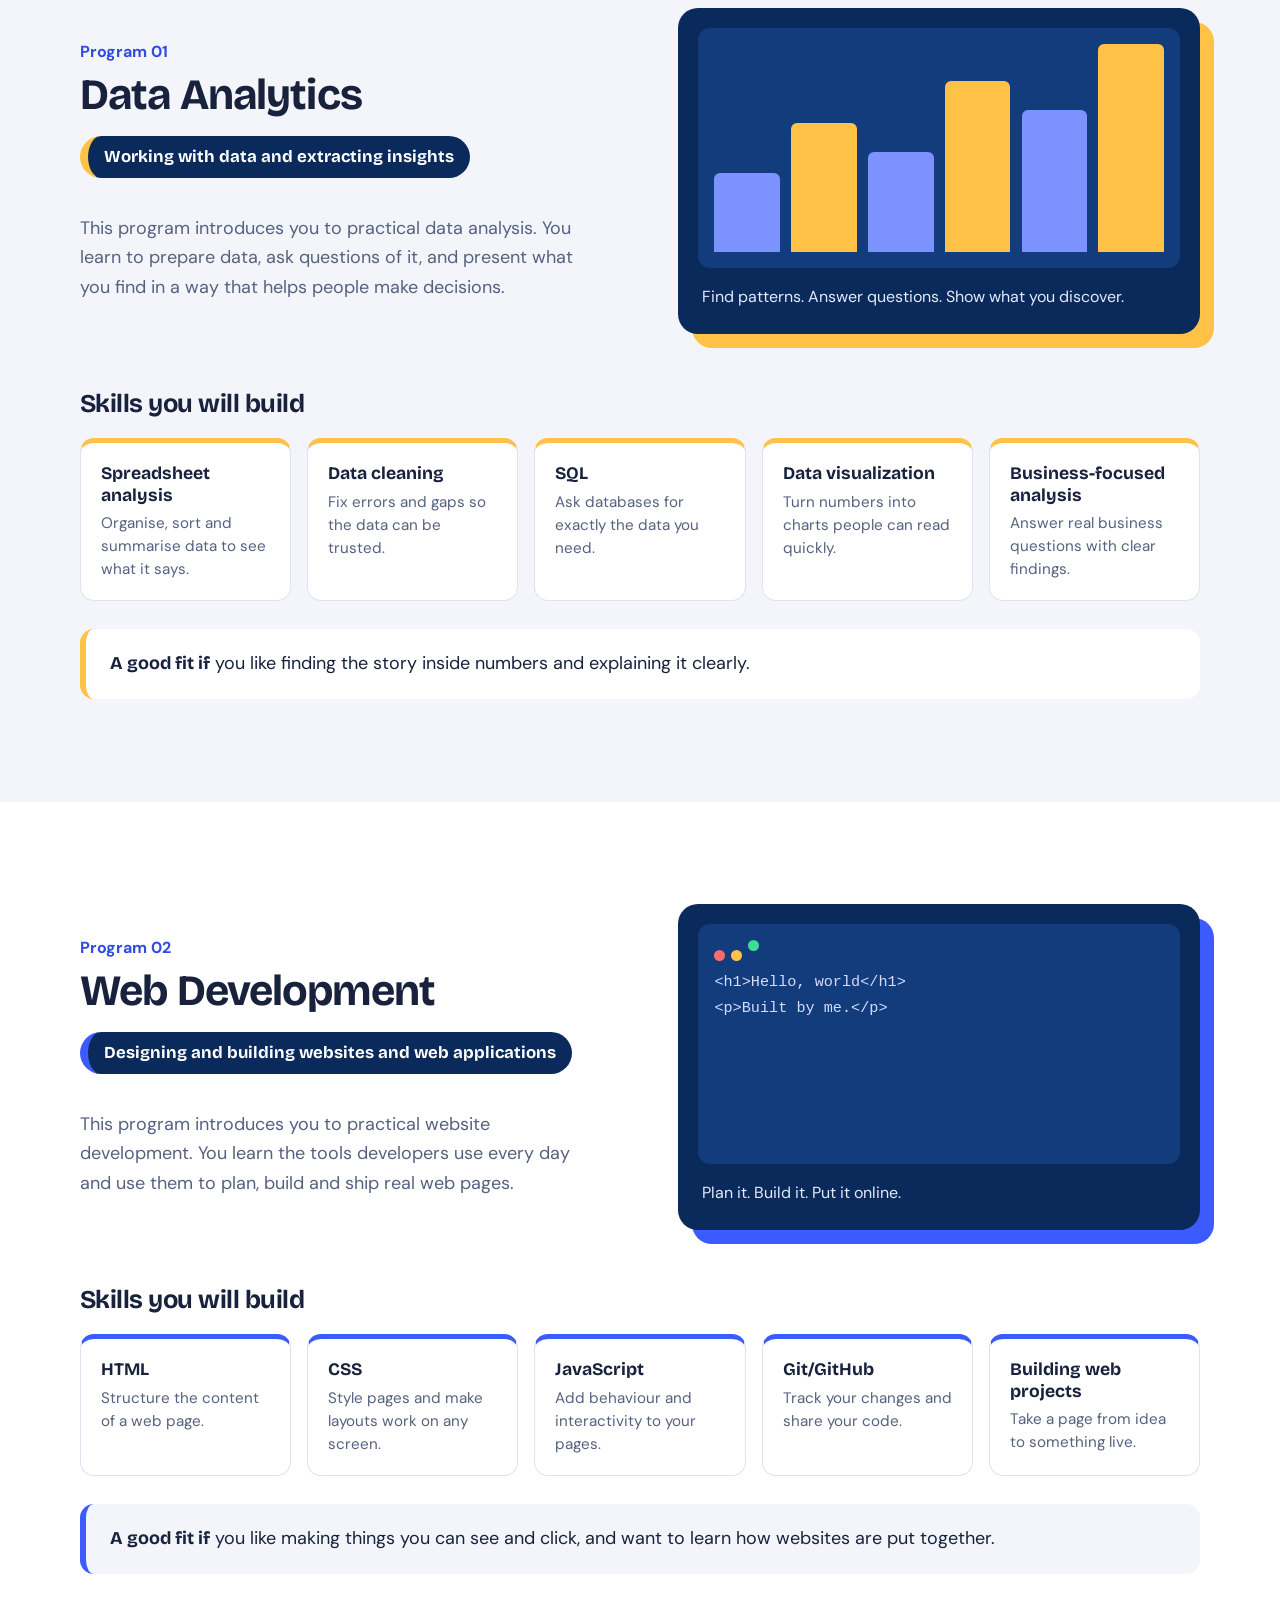
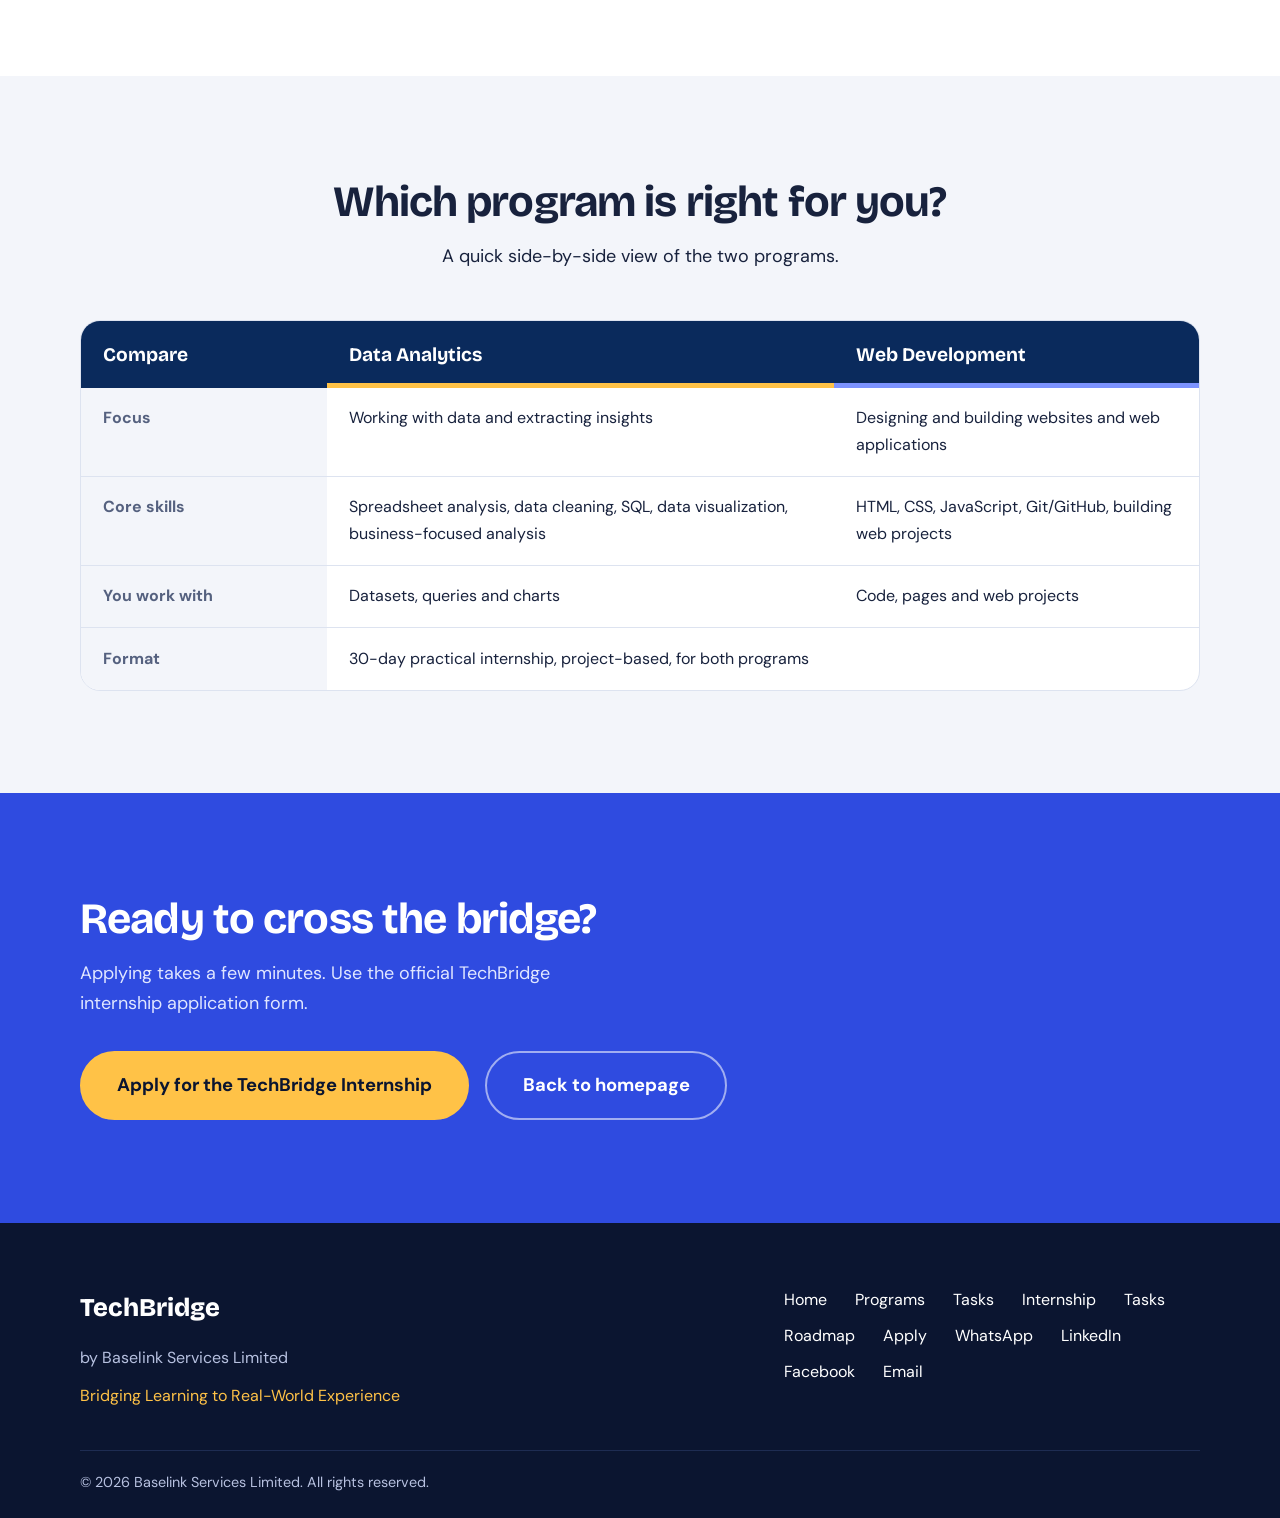
==== commit f4c19d2a: "task 4" ====
--- a/programs.html
+++ b/programs.html
@@ -37,10 +37,10 @@
           ><span></span
         ></label>
         <nav class="nav" aria-label="Main">
-          <a href="index.html">Home</a>
           <a href="index.html#about">About</a>
           <a href="programs.html" aria-current="page">Programs</a>
           <a href="tasks.html">Tasks</a>
+          <a href="roadmap.html">Roadmap</a>
           <a href="index.html#internship">Internship</a>
           <a href="index.html#community">Community</a>
           <a href="index.html#contact">Contact</a>
@@ -61,9 +61,9 @@
           <p class="kicker">TechBridge Programs</p>
           <h1>Pick a program. Build skills you can use.</h1>
           <p class="lead">
-            TechBridge programs are practical, project-based learning. You
-            spend your 30 days doing the work, not just listening to it. Choose
-            the path that fits where you want your skills to go.
+            TechBridge programs are practical, project-based learning. You spend
+            your 30 days doing the work, not just listening to it. Choose the
+            path that fits where you want your skills to go.
           </p>
           <div class="actions">
             <a
@@ -138,8 +138,8 @@
               <p class="tagline">Working with data and extracting insights</p>
               <p>
                 This program introduces you to practical data analysis. You
-                learn to prepare data, ask questions of it, and present what
-                you find in a way that helps people make decisions.
+                learn to prepare data, ask questions of it, and present what you
+                find in a way that helps people make decisions.
               </p>
             </div>
             <div class="prog-visual">
@@ -156,7 +156,9 @@
           <ul class="skills">
             <li>
               <b>Spreadsheet analysis</b>
-              <span>Organise, sort and summarise data to see what it says.</span>
+              <span
+                >Organise, sort and summarise data to see what it says.</span
+              >
             </li>
             <li>
               <b>Data cleaning</b>
@@ -323,6 +325,8 @@
           <a href="programs.html">Programs</a>
           <a href="tasks.html">Tasks</a>
           <a href="index.html#internship">Internship</a>
+          <a href="tasks.html">Tasks</a>
+          <a href="roadmap.html">Roadmap</a>
           <a
             href="https://forms.gle/8EbdSy5ttGfLZfjv5"
             target="_blank"
--- a/style.css
+++ b/style.css
@@ -148,8 +148,8 @@
   .hero-media img{aspect-ratio:4/3}
 }
 
-/* Mobile menu */
-@media (max-width:720px){
+/* Mobile menu (burger shows on tablets and phones) */
+@media (max-width:900px){
   .nav-burger{display:flex;align-items:center;justify-content:center;width:44px;height:44px;cursor:pointer}
   .nav-burger span,.nav-burger span::before,.nav-burger span::after{content:"";display:block;width:24px;height:3px;background:var(--ink);border-radius:2px;position:relative}
   .nav-burger span::before{position:absolute;top:-7px}
@@ -265,7 +265,11 @@
 }
 
 /* ===== Task 3: Internship Tasks page ===== */
-@media (max-width:900px){.nav{gap:1rem}.nav a:not(.btn){font-size:.95rem}}
+/* Slightly tighter header links on small laptops */
+@media (min-width:901px) and (max-width:1100px){
+  .nav{gap:.9rem}
+  .nav a:not(.btn){font-size:.92rem}
+}
 
 /* 30-day track */
 .track{margin-top:3rem}
@@ -338,3 +342,41 @@
 @media (prefers-reduced-motion:reduce){
   .tcard,.step .dot{animation:none;transition:none}
 }
+
+
+/* ===== Task 4: Interactive Roadmap ===== */
+.choose-title{font-size:1.3rem;margin:2.5rem 0 1rem}
+.track-switch{display:grid;grid-template-columns:1fr 1fr;gap:1.25rem}
+.track-btn{font:inherit;text-align:left;cursor:pointer;color:#fff;background:#123C7C;border:2px solid #2A5497;border-top:6px solid var(--accent);border-radius:16px;padding:1.25rem 1.5rem;transition:transform .2s,background .2s,border-color .2s}
+.track-btn[data-track="data"]{--accent:var(--amber)}
+.track-btn[data-track="web"]{--accent:#7C93FF}
+.track-btn small{display:block;color:var(--accent);font-weight:700;letter-spacing:.06em;text-transform:uppercase;font-size:.8rem}
+.track-btn strong{display:block;font-family:var(--head);font-size:1.4rem;margin:.2rem 0 .3rem}
+.track-btn span{display:block;color:#E3EAF8;font-size:.95rem;line-height:1.4}
+.track-btn:hover{transform:translateY(-3px);border-color:var(--accent)}
+.track-btn:focus-visible{outline:3px solid var(--amber);outline-offset:3px}
+.track-btn.active{background:#fff;border-color:#fff;border-top-color:var(--accent)}
+.track-btn.active strong{color:var(--hero)}
+.track-btn.active small{color:var(--link)}
+.track-btn.active span{color:var(--muted)}
+
+.viewing{text-align:center;max-width:40rem;margin:0 auto 3rem}
+.viewing-label{display:inline-block;font-weight:700;letter-spacing:.08em;text-transform:uppercase;font-size:.85rem;color:var(--link);margin-bottom:.4rem}
+.viewing h2{font-size:clamp(1.8rem,4vw,2.6rem);display:inline-block;border-bottom:6px solid var(--blue);padding-bottom:.2rem}
+.viewing p:last-child{color:var(--muted);margin-top:1rem}
+#roadmap[data-track="data"] .viewing h2{border-bottom-color:var(--amber)}
+#roadmap[data-track="data"] .step .tcard{border-top-color:var(--amber)}
+#roadmap[data-track="web"] .step .tcard{border-top-color:var(--blue)}
+.lv3 .meter i.f{background:var(--amber)}
+.step{animation:fadein .4s ease both}
+@keyframes fadein{from{opacity:0}to{opacity:1}}
+
+@media (max-width:700px){
+  .track-switch{grid-template-columns:1fr}
+}
+@media (prefers-reduced-motion:reduce){
+  .step{animation:none}
+  .track-btn{transition:none}
+}
+.track-note-box{max-width:40rem;margin:1.25rem auto 0;padding:.9rem 1.25rem;background:#fff;border:1px solid var(--line);border-left:5px solid var(--blue);border-radius:12px;color:var(--text);text-align:left}
+.track-note-box a{font-weight:700;color:var(--link)}
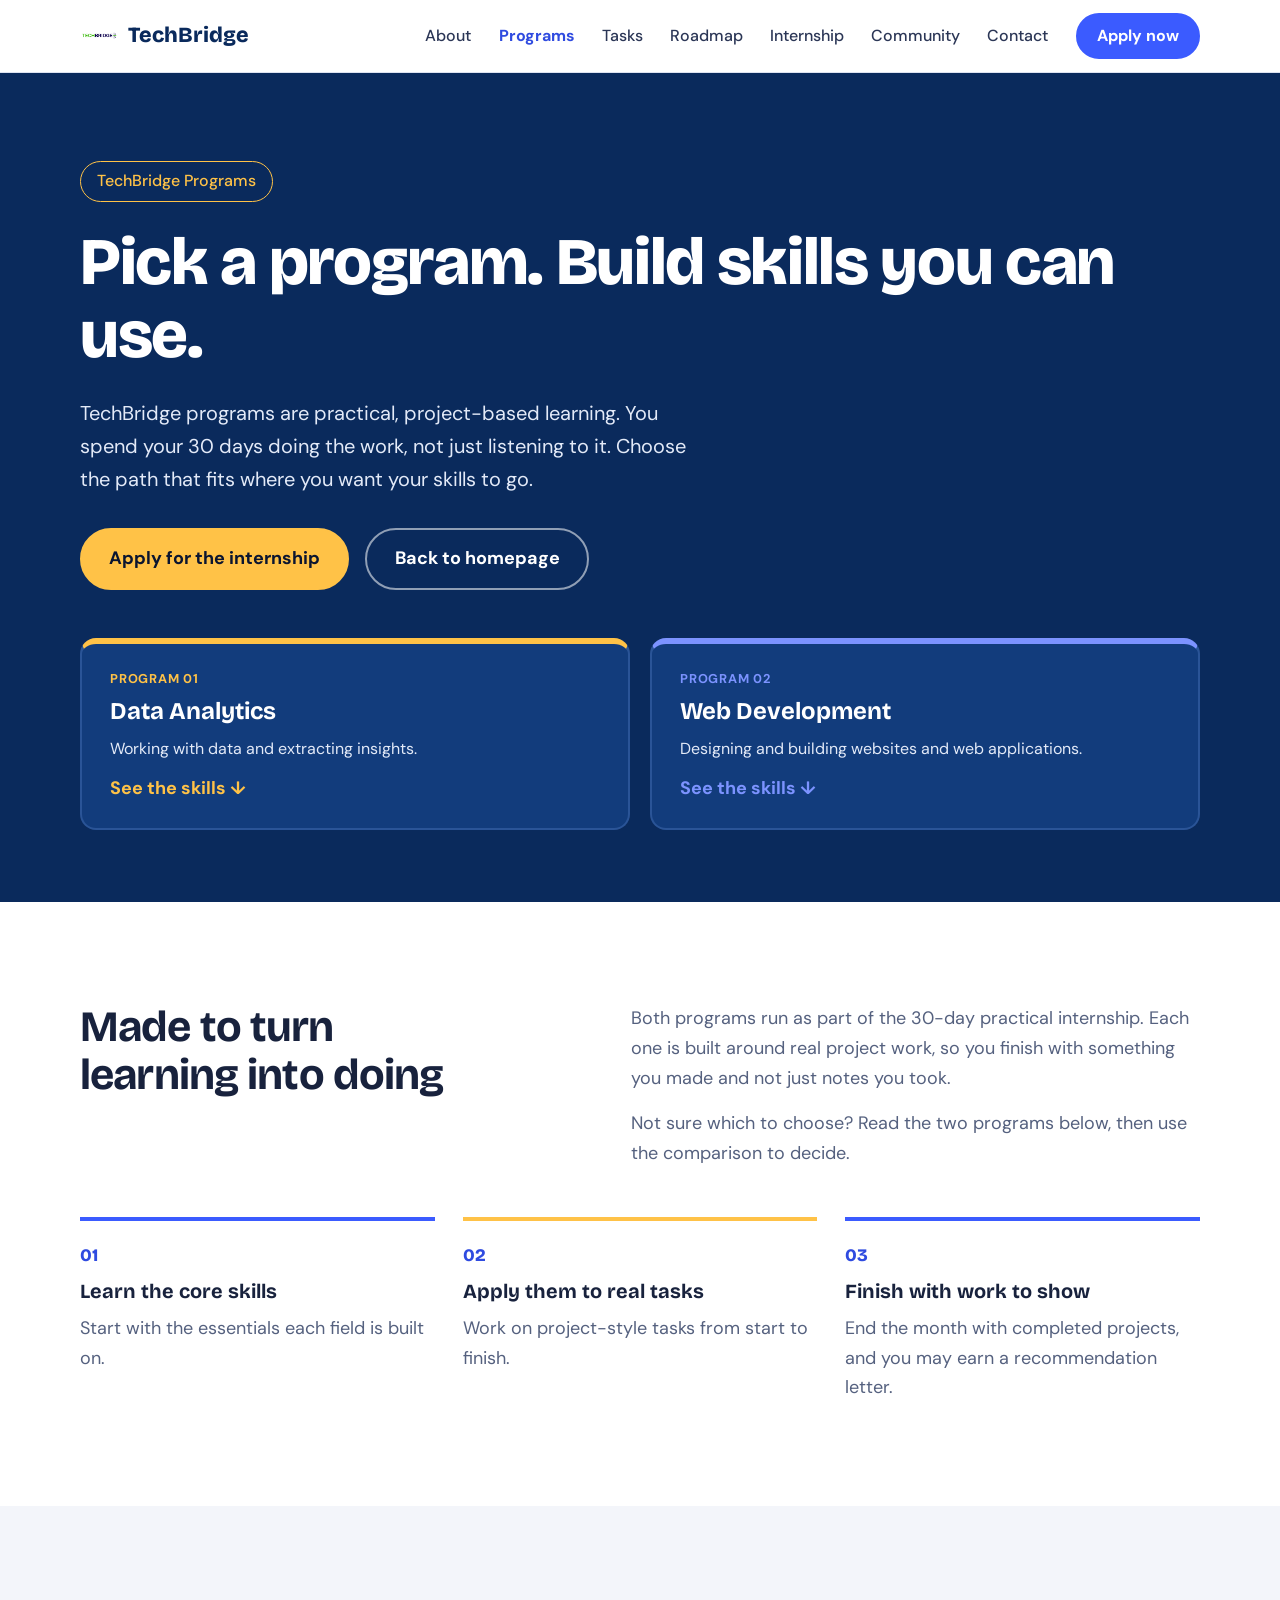
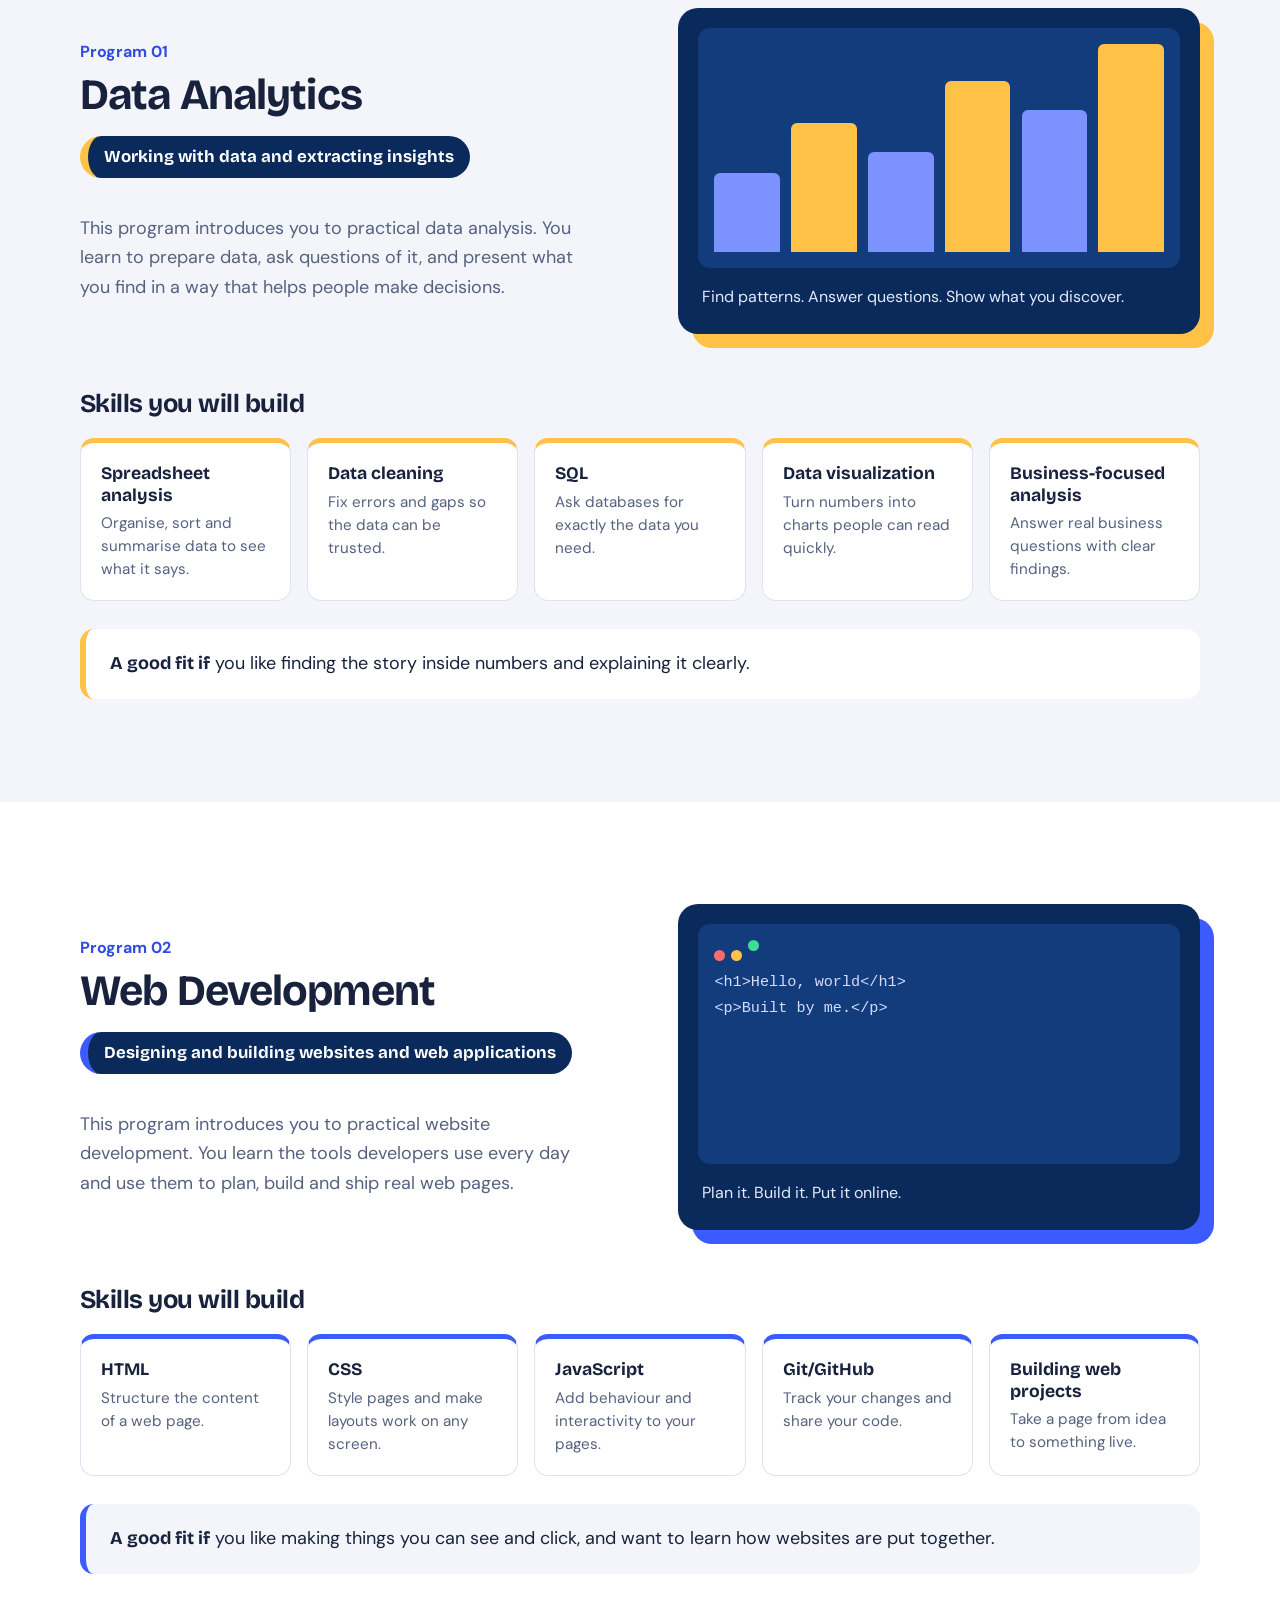
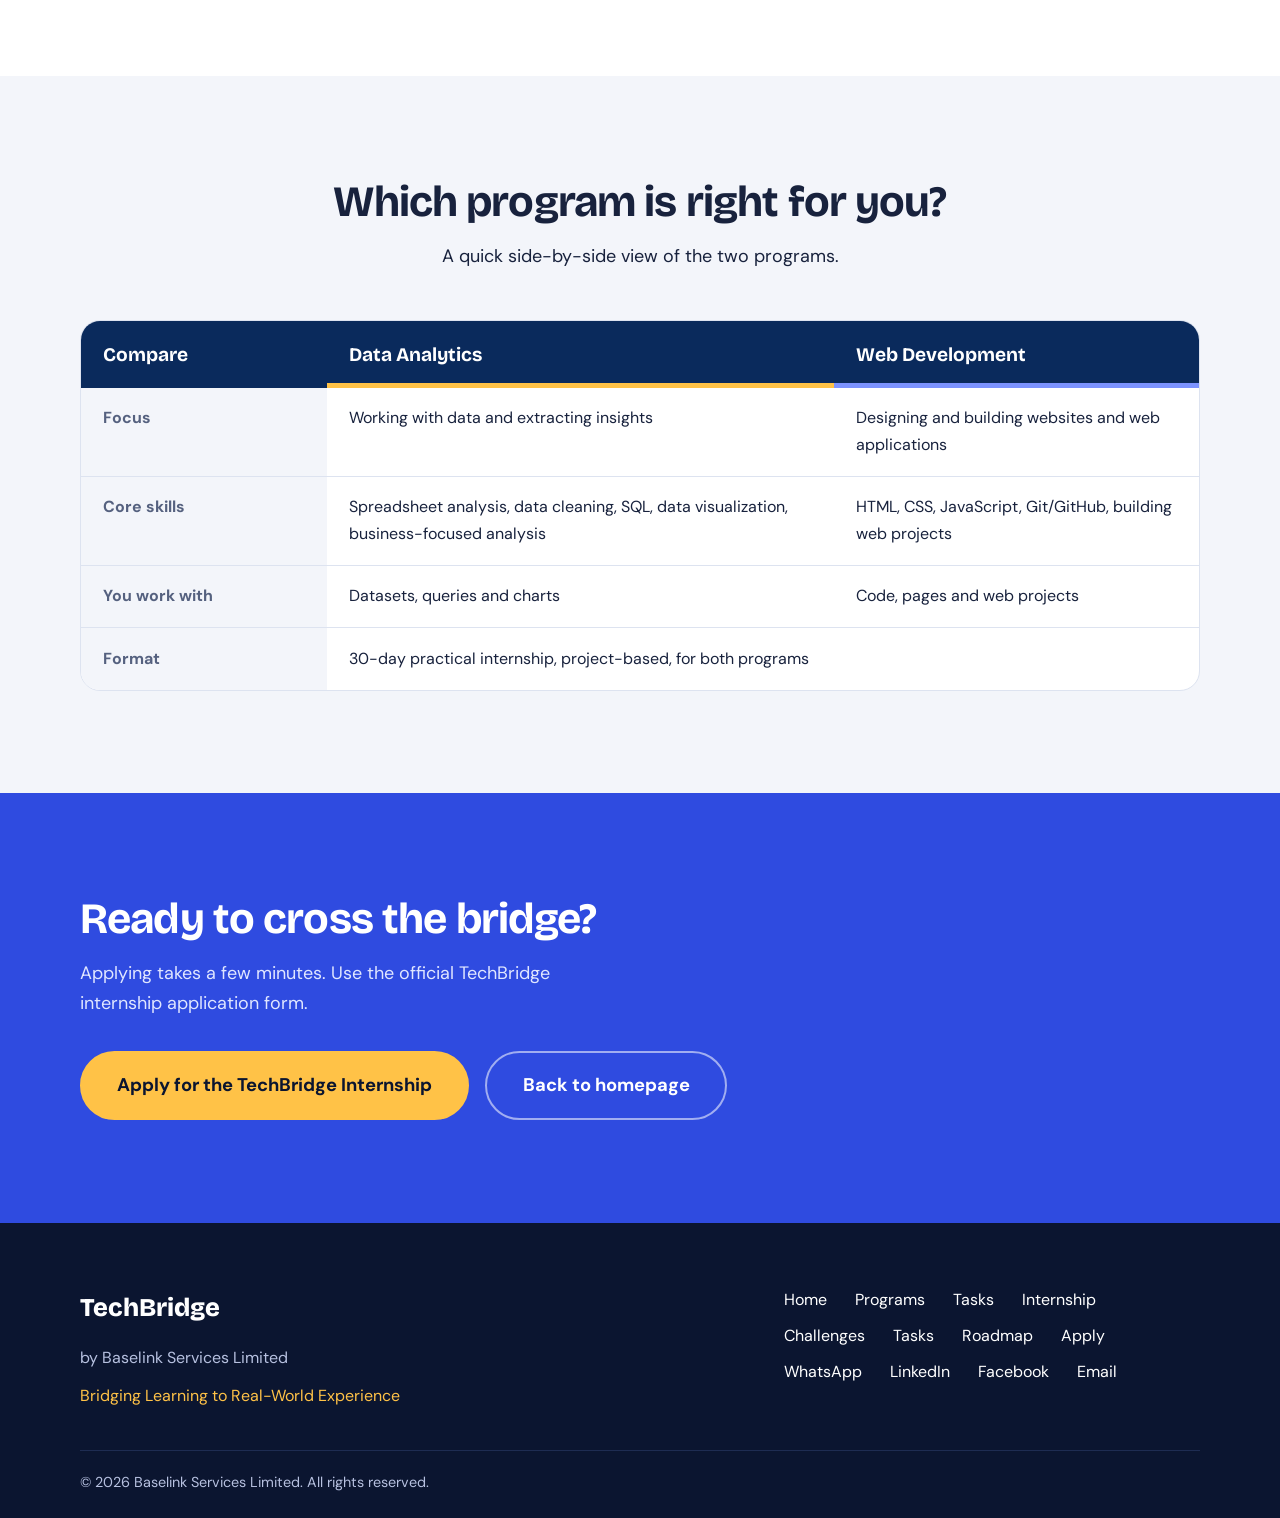
==== commit d95ed010: "task 5" ====
--- a/programs.html
+++ b/programs.html
@@ -325,6 +325,7 @@
           <a href="programs.html">Programs</a>
           <a href="tasks.html">Tasks</a>
           <a href="index.html#internship">Internship</a>
+          <a href="challenges.html">Challenges</a>
           <a href="tasks.html">Tasks</a>
           <a href="roadmap.html">Roadmap</a>
           <a
--- a/style.css
+++ b/style.css
@@ -379,4 +379,77 @@
   .track-btn{transition:none}
 }
 .track-note-box{max-width:40rem;margin:1.25rem auto 0;padding:.9rem 1.25rem;background:#fff;border:1px solid var(--line);border-left:5px solid var(--blue);border-radius:12px;color:var(--text);text-align:left}
-.track-note-box a{font-weight:700;color:var(--link)}+.track-note-box a{font-weight:700;color:var(--link)}
+
+/* ===== Task 5: Challenge Hub ===== */
+.btn-outline{background:transparent;color:var(--link);border-color:var(--link)}
+.btn-outline:hover{background:var(--link);color:#fff;border-color:var(--link)}
+
+.ch-filters{background:#fff;border:1px solid var(--line);border-radius:20px;padding:1.75rem;display:grid;grid-template-columns:1fr 1fr;gap:1.5rem 2rem}
+.ch-group:last-child{grid-column:1 / -1}
+.ch-label{display:block;font-weight:700;font-size:.85rem;letter-spacing:.06em;text-transform:uppercase;color:var(--muted);margin-bottom:.6rem}
+.ch-chips{display:flex;flex-wrap:wrap;gap:.5rem}
+.ch-chip{font:inherit;font-size:1rem;font-weight:500;cursor:pointer;min-height:44px;padding:.5rem 1.15rem;border-radius:999px;border:2px solid var(--line);background:#fff;color:var(--text);transition:background .2s,color .2s,border-color .2s}
+.ch-chip:hover{border-color:var(--blue)}
+.ch-chip[aria-pressed="true"]{background:var(--hero);border-color:var(--hero);color:#fff}
+.ch-search{font:inherit;width:100%;min-height:48px;padding:.65rem 1.1rem;border-radius:999px;border:2px solid var(--line);background:#fff;color:var(--text)}
+.ch-search:focus{outline:3px solid var(--amber);outline-offset:2px;border-color:var(--blue)}
+
+.ch-bar{display:flex;flex-wrap:wrap;gap:.75rem 1.5rem;align-items:center;justify-content:space-between;margin:2rem 0 1.25rem}
+.ch-bar p{margin:0;font-weight:700;color:var(--text)}
+.ch-reset{font:inherit;font-weight:700;cursor:pointer;background:none;border:0;color:var(--link);text-decoration:underline;padding:.5rem 0;min-height:44px}
+
+.ch-grid{display:grid;grid-template-columns:repeat(auto-fill,minmax(300px,1fr));gap:1.5rem}
+.ccard{background:#fff;border:1px solid var(--line);border-top:6px solid var(--accent,var(--blue));border-radius:20px;padding:1.75rem;display:flex;flex-direction:column;gap:.9rem;box-shadow:0 8px 24px rgba(10,42,92,.07);transition:transform .25s;animation:fadein .35s ease both}
+.ccard:hover{transform:translateY(-4px)}
+.ccard[data-track="data"]{--accent:var(--amber)}
+.ccard[data-track="web"]{--accent:var(--blue)}
+.ccard h3{margin:0;font-size:1.4rem}
+.ccard p{margin:0}
+.ch-desc{color:var(--muted)}
+.ch-outcome{background:var(--tint);border-radius:12px;padding:.9rem 1rem;font-size:1rem;color:var(--text)}
+.ch-outcome strong{display:block;font-family:var(--head);margin-bottom:.2rem}
+.ch-time{font-size:.95rem;color:var(--muted)}
+.ccard .btn{margin-top:auto;align-self:flex-start}
+
+.ch-tags{display:flex;flex-wrap:wrap;gap:.5rem}
+.ch-track,.ch-level{display:inline-block;font-size:.85rem;font-weight:700;padding:.2rem .8rem;border-radius:999px;border:1.5px solid transparent}
+.ch-track.data{background:#FFF4D6;color:#7A5200;border-color:var(--amber)}
+.ch-track.web{background:#E8ECFF;color:#1F35B8;border-color:var(--blue)}
+.ch-level.beginner{background:#E7F8EF;color:#0B6B43;border-color:#3DDC97}
+.ch-level.intermediate{background:#fff;color:var(--text);border-color:var(--muted)}
+.ch-level.advanced{background:var(--hero);color:#fff;border-color:var(--hero)}
+
+.ch-empty{text-align:center;background:#fff;border:2px dashed var(--line);border-radius:20px;padding:2.5rem 1.5rem;margin-top:1.5rem}
+.ch-empty[hidden]{display:none}
+.ch-empty p{color:var(--muted);margin:.5rem 0 1.25rem}
+
+/* Details popup */
+.ch-dialog{width:min(640px,calc(100% - 2rem));max-height:calc(100vh - 2rem);border:0;border-radius:20px;padding:0;color:var(--text);box-shadow:0 24px 60px rgba(11,21,48,.4)}
+.ch-dialog::backdrop{background:rgba(11,21,48,.65)}
+.ch-dialog-inner{position:relative;padding:2rem}
+.ch-dialog h2{font-size:clamp(1.6rem,4vw,2rem);margin:.8rem 0 1rem;padding-right:2.5rem}
+.ch-dialog h3{font-size:1.05rem;margin:1.4rem 0 .4rem;color:var(--link)}
+.ch-dialog p{color:var(--muted)}
+.ch-close{position:absolute;top:1rem;right:1rem;width:44px;height:44px;border-radius:50%;border:0;background:var(--tint);color:var(--text);font-size:1.6rem;line-height:1;cursor:pointer}
+.ch-close:hover{background:var(--line)}
+.ch-list{padding-left:1.25rem;color:var(--muted)}
+.ch-list li{margin-top:.3rem}
+.ch-facts{display:grid;grid-template-columns:1fr 1fr;gap:1rem;margin-top:1.5rem}
+.ch-facts p{background:var(--tint);border-radius:12px;padding:.9rem 1rem;color:var(--text);font-size:1rem}
+.ch-facts strong{display:block;font-family:var(--head);margin-bottom:.2rem}
+.ch-facts span{display:block}
+.ch-dialog-actions{margin-top:1.75rem}
+body:has(dialog[open]){overflow:hidden}
+
+@media (max-width:700px){
+  .ch-filters{grid-template-columns:1fr;padding:1.25rem}
+  .ch-group:last-child{grid-column:auto}
+  .ch-grid{grid-template-columns:1fr}
+  .ch-facts{grid-template-columns:1fr}
+  .ch-dialog-inner{padding:1.5rem}
+}
+@media (prefers-reduced-motion:reduce){
+  .ccard{animation:none;transition:none}
+  .ch-chip{transition:none}
+}
